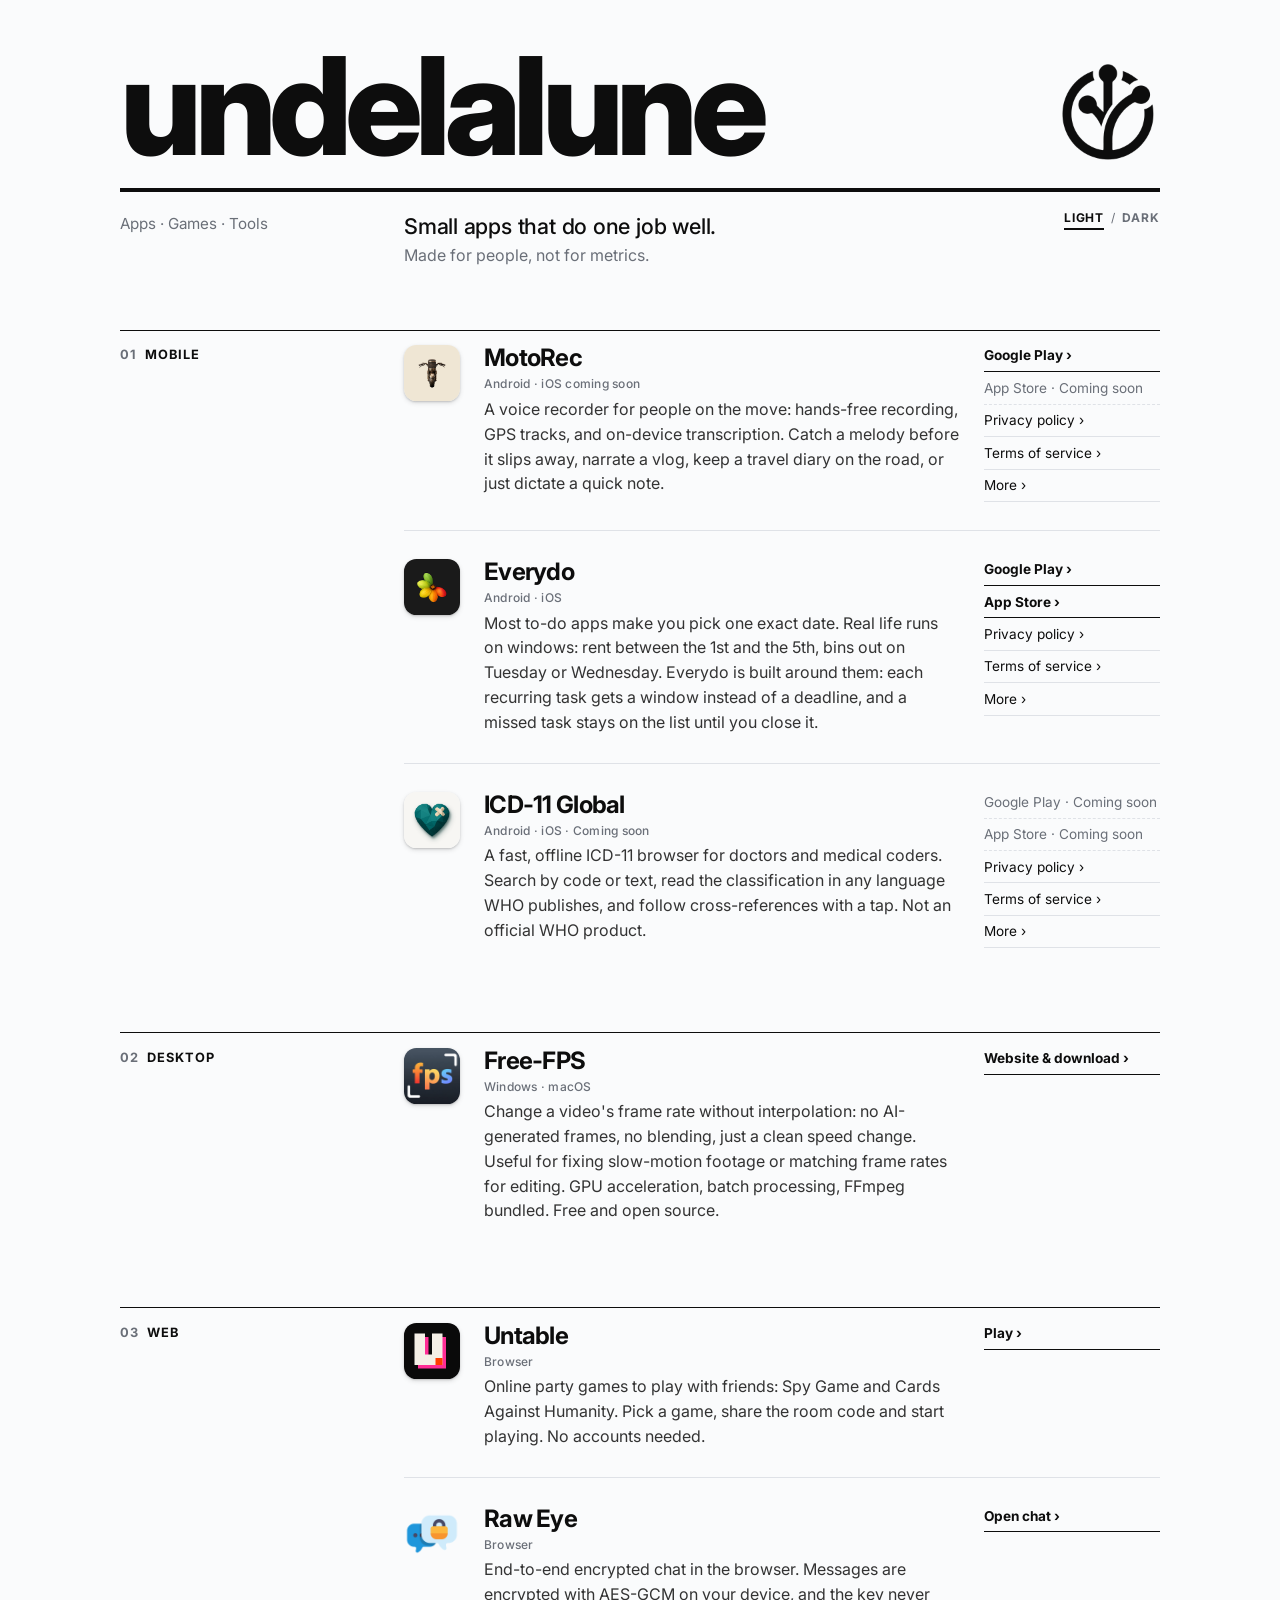
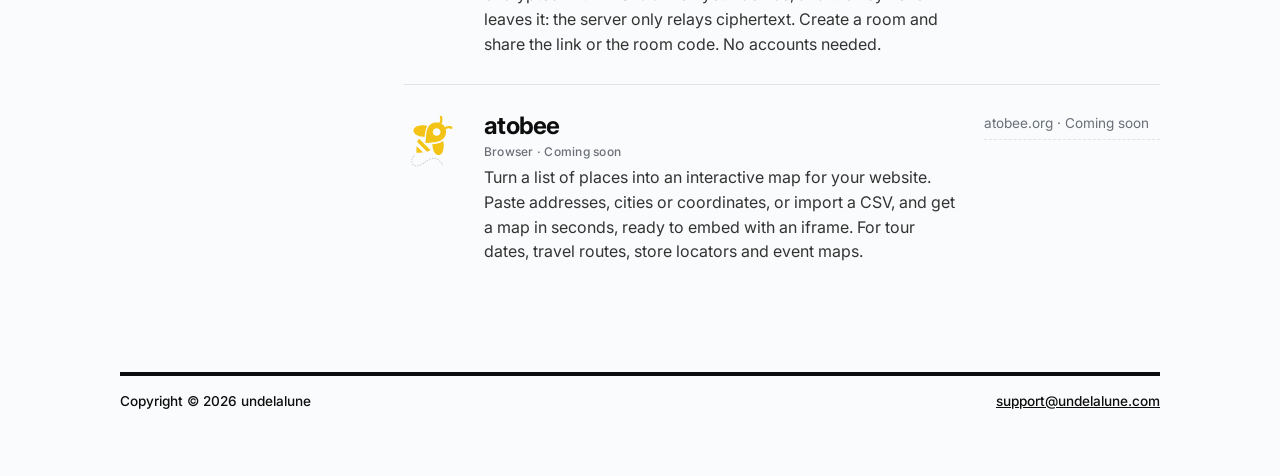
==== index.html @ 0406a94f "Everydo: link the App Store release Co-Authored-By: Claude Fable 5.2 <noreply@anthropic.com> Claude-" ====
<!doctype html>
<html lang="en">
<head>
<meta charset="utf-8">
<meta name="viewport" content="width=device-width, initial-scale=1">
<title>undelalune</title>
<meta name="description" content="Small apps and games by undelalune: mobile apps for Android and iOS, a desktop video tool, online party games and an encrypted chat.">
<link rel="canonical" href="https://undelalune.com/">
<meta name="theme-color" content="#fafbfc">
<script>
  (function () {
    var t;
    try { t = localStorage.getItem('theme'); } catch (e) {}
    if (t !== 'light' && t !== 'dark') t = matchMedia('(prefers-color-scheme: dark)').matches ? 'dark' : 'light';
    document.documentElement.dataset.theme = t;
  })();
</script>
<link rel="icon" type="image/svg+xml" href="undelalune.svg">
<link rel="preconnect" href="https://fonts.googleapis.com">
<link rel="preconnect" href="https://fonts.gstatic.com" crossorigin>
<link href="https://fonts.googleapis.com/css2?family=Inter:wght@400;500;700;800&display=swap" rel="stylesheet">
<link rel="stylesheet" href="/style.css">
</head>
<body>
<main>
  <header>
    <h1>undelalune</h1>
    <span class="logo" role="img" aria-label="undelalune logo"></span>
  </header>
  <div class="intro">
    <span>Apps · Games · Tools</span>
    <button class="theme-switch" type="button" aria-label="Switch to dark theme">
      <span data-t="light">Light</span><i>/</i><span data-t="dark">Dark</span>
    </button>
    <p>Small apps that do one job well.<small>Made for people, not for metrics.</small></p>
  </div>

  <section id="mobile">
    <h2><b>01</b>Mobile</h2>
    <div>
      <article class="item">
        <img class="icon" src="icons/motorec.png" alt="" width="56" height="56">
        <div>
          <h3><a href="/motorec/">MotoRec</a> <small>Android · iOS coming soon</small></h3>
          <p>A voice recorder for people on the move: hands-free recording, GPS tracks, and on-device transcription. Catch a melody before it slips away, narrate a vlog, keep a travel diary on the road, or just dictate a quick note.</p>
        </div>
        <div class="links">
          <a class="primary" href="https://play.google.com/store/apps/details?id=com.undelalune.motorec">Google Play</a>
          <span class="soon">App Store · Coming soon</span>
          <a href="/legal/motorec/privacy-policy.html">Privacy policy</a>
          <a href="/legal/motorec/terms-of-service.html">Terms of service</a>
          <a href="/motorec/">More</a>
        </div>
      </article>
      <article class="item">
        <img class="icon" src="icons/everydo.png" alt="" width="56" height="56">
        <div>
          <h3><a href="/everydo/">Everydo</a> <small>Android · iOS</small></h3>
          <p>Most to-do apps make you pick one exact date. Real life runs on windows: rent between the 1st and the 5th, bins out on Tuesday or Wednesday. Everydo is built around them: each recurring task gets a window instead of a deadline, and a missed task stays on the list until you close it.</p>
        </div>
        <div class="links">
          <a class="primary" href="https://play.google.com/store/apps/details?id=com.undelalune.everydo">Google Play</a>
          <a class="primary" href="https://apps.apple.com/app/everydo-recurring-tasks/id6824586366">App Store</a>
          <a href="/legal/everydo/privacy-policy.html">Privacy policy</a>
          <a href="/legal/everydo/terms-of-service.html">Terms of service</a>
          <a href="/everydo/">More</a>
        </div>
      </article>
      <article class="item">
        <img class="icon" src="icons/icd11.png" alt="" width="56" height="56">
        <div>
          <h3><a href="/icd11/">ICD-11 Global</a> <small>Android · iOS · Coming soon</small></h3>
          <p>A fast, offline ICD-11 browser for doctors and medical coders. Search by code or text, read the classification in any language WHO publishes, and follow cross-references with a tap. Not an official WHO product.</p>
        </div>
        <div class="links">
          <span class="soon">Google Play · Coming soon</span>
          <span class="soon">App Store · Coming soon</span>
          <a href="/legal/icd11/privacy-policy.html">Privacy policy</a>
          <a href="/legal/icd11/terms-of-service.html">Terms of service</a>
          <a href="/icd11/">More</a>
        </div>
      </article>
    </div>
  </section>

  <section>
    <h2><b>02</b>Desktop</h2>
    <div>
      <article class="item">
        <img class="icon" src="icons/free-fps.png" alt="" width="56" height="56">
        <div>
          <h3>Free-FPS <small>Windows · macOS</small></h3>
          <p>Change a video's frame rate without interpolation: no AI-generated frames, no blending, just a clean speed change. Useful for fixing slow-motion footage or matching frame rates for editing. GPU acceleration, batch processing, FFmpeg bundled. Free and open source.</p>
        </div>
        <div class="links">
          <a class="primary" href="/free-fps/">Website &amp; download</a>
        </div>
      </article>
    </div>
  </section>

  <section>
    <h2><b>03</b>Web</h2>
    <div>
      <article class="item">
        <img class="icon" src="icons/untable.svg" alt="" width="56" height="56">
        <div>
          <h3>Untable <small>Browser</small></h3>
          <p>Online party games to play with friends: Spy Game and Cards Against Humanity. Pick a game, share the room code and start playing. No accounts needed.</p>
        </div>
        <div class="links">
          <a class="primary" href="https://untable.onrender.com/">Play</a>
        </div>
      </article>
      <article class="item">
        <img class="icon tile bare" src="icons/raweye.png" alt="" width="56" height="56">
        <div>
          <h3>Raw Eye <small>Browser</small></h3>
          <p>End-to-end encrypted chat in the browser. Messages are encrypted with AES-GCM on your device, and the key never leaves it: the server only relays ciphertext. Create a room and share the link or the room code. No accounts needed.</p>
        </div>
        <div class="links">
          <a class="primary" href="https://raweye.onrender.com/">Open chat</a>
        </div>
      </article>
      <article class="item">
        <img class="icon bare" src="icons/atobee.svg" alt="" width="56" height="56">
        <div>
          <h3>atobee <small>Browser · Coming soon</small></h3>
          <p>Turn a list of places into an interactive map for your website. Paste addresses, cities or coordinates, or import a CSV, and get a map in seconds, ready to embed with an iframe. For tour dates, travel routes, store locators and event maps.</p>
        </div>
        <div class="links">
          <span class="soon">atobee.org · Coming soon</span>
        </div>
      </article>
    </div>
  </section>

  <footer>
    <span>Copyright © 2026 undelalune</span>
    <a href="mailto:support@undelalune.com">support@undelalune.com</a>
  </footer>
</main>
<script src="/site.js" defer></script>
</body>
</html>
---- style.css ----
/* Light · sharp · International typographic style, monochrome */
:root {
  --bg: #fafbfc;
  --fg: #0d0d0d;
  --muted: #6a6f78;
  --line: #0d0d0d;
  --rule: 4px;
  --hair: #dfe2e7;
  --accent: #0d0d0d;
  --logo: #0d0d0d;
  --text: #333333;
}
:root[data-theme="dark"] {
  --bg: #0e0f11;
  --fg: #ececec;
  --muted: #8d9199;
  --line: #50545c;
  --rule: 3px;
  --hair: #2a2d33;
  --accent: #ececec;
  --logo: #ececec;
  --text: #c4c6cb;
}
* { box-sizing: border-box; }
html { background: var(--bg); }
body {
  margin: 0;
  color: var(--fg);
  background: var(--bg);
  transition: background-color .25s, color .25s;
  font: 16px/1.55 Inter, system-ui, -apple-system, "Segoe UI", sans-serif;
  -webkit-font-smoothing: antialiased;
}
main { max-width: 68rem; margin: 0 auto; padding: 3rem 1.5rem 4rem; }

header {
  display: grid;
  grid-template-columns: 1fr auto;
  align-items: end;
  gap: 2rem;
  padding-bottom: 1.5rem;
  border-bottom: var(--rule) solid var(--line);
}
h1 {
  margin: 0;
  font-size: clamp(3rem, 11vw, 8.5rem);
  line-height: .85;
  font-weight: 800;
  letter-spacing: -.055em;
}
/* A pre-rendered PNG used as a mask, not inline SVG: with GPU rasterization Chrome
   draws vector paths with coarse MSAA and the curves come out stair-stepped.
   logo.png is undelalune.svg rendered at 312px (3x), so the theme still sets the colour */
.logo {
  width: clamp(56px, 9vw, 104px); aspect-ratio: 1; display: block;
  background: var(--logo);
  --logo-shape: url("logo.png");
  -webkit-mask: var(--logo-shape) center / contain no-repeat;
  mask: var(--logo-shape) center / contain no-repeat;
}
.intro {
  display: grid;
  grid-template-columns: 1fr 3fr;
  position: relative;
  gap: 2rem;
  padding: 1.25rem 0 4rem;
  font-size: .95rem;
}
.intro p { grid-column: 2; grid-row: 1; margin: 0; max-width: 28rem; font-size: 1.35rem; line-height: 1.3; font-weight: 500; letter-spacing: -.01em; }
.intro p small { display: block; margin-top: .35rem; font-size: 1rem; font-weight: 400; letter-spacing: 0; color: var(--muted); }
.intro > span { color: var(--muted); }

.theme-switch {
  position: absolute; top: 1.25rem; right: 0;
  display: flex; gap: .4rem;
  padding: 0; border: 0; background: none; cursor: pointer;
  font: 700 .75rem/1 Inter, system-ui, sans-serif; letter-spacing: .08em; text-transform: uppercase;
  color: var(--muted);
}
.theme-switch i { font-style: normal; font-weight: 400; }
.theme-switch span { padding-bottom: .3rem; border-bottom: 2px solid transparent; transition: color .2s, border-color .2s; }
.theme-switch:hover span { color: var(--fg); }
:root[data-theme="light"] .theme-switch [data-t="light"],
:root[data-theme="dark"] .theme-switch [data-t="dark"] { color: var(--fg); border-color: var(--fg); }
.theme-switch:focus-visible { outline: 2px solid var(--fg); outline-offset: 4px; }

section {
  display: grid;
  grid-template-columns: 1fr 3fr;
  gap: 2rem;
  border-top: 1px solid var(--line);
  padding-top: .9rem;
}
section + section { margin-top: 3.5rem; }
h2 {
  margin: 0;
  font-size: .8rem;
  font-weight: 700;
  text-transform: uppercase;
  letter-spacing: .08em;
}
h2 b { color: var(--muted); font-weight: 700; margin-right: .5rem; }

.item {
  display: grid;
  grid-template-columns: 56px 1fr 11rem;
  gap: 1.5rem;
  padding: 0 0 1.75rem;
}
.item + .item { border-top: 1px solid var(--hair); padding-top: 1.75rem; }
.icon { width: 56px; height: 56px; display: block; border-radius: 22%; }
/* Soft shadow so light tiles don't dissolve into the page */
.icon:not(.bare) { box-shadow: 0 1px 2px rgba(0, 0, 0, .15), 0 2px 5px rgba(0, 0, 0, .12); }
.item h3 { margin: 0 0 .4rem; font-size: 1.5rem; line-height: 1.1; font-weight: 700; letter-spacing: -.03em; }
.item h3 small { display: block; margin-top: .35rem; font-size: .75rem; font-weight: 500; letter-spacing: .02em; color: var(--muted); }
.item p { margin: 0; color: var(--text); max-width: 36rem; }
.links { display: flex; flex-direction: column; gap: .35rem; font-size: .85rem; }
.links a { color: var(--fg); text-decoration: none; border-bottom: 1px solid var(--hair); padding-bottom: .3rem; }
.links a::after { content: " ›"; }
.links a.primary { font-weight: 700; color: var(--accent); border-color: var(--accent); }
.links a:hover { color: var(--muted); border-color: var(--muted); }
.links .soon { color: var(--muted); border-bottom: 1px dashed var(--hair); padding-bottom: .3rem; cursor: default; }

footer {
  margin-top: 5rem;
  padding-top: .9rem;
  border-top: var(--rule) solid var(--line);
  display: flex; justify-content: space-between; flex-wrap: wrap; gap: 1rem;
  font-size: .85rem; font-weight: 500;
}
footer a { color: var(--fg); }
footer a:hover { color: var(--muted); }

/* Raw Eye is transparent and needs a light tile on a dark page */
[data-theme="dark"] .icon.tile { background: var(--fg); padding: 4px; }
[data-theme="dark"] .links a.primary { border-color: var(--line); }

@media (prefers-reduced-motion: reduce) {
  body, .theme-switch span { transition: none; }
}

@media (max-width: 52rem) {
  .intro, section { grid-template-columns: 1fr; gap: 1rem; }
  .intro { grid-template-columns: 1fr auto; }
  .intro p { grid-column: 1 / -1; grid-row: 2; }
  .theme-switch { position: static; grid-column: 2; grid-row: 1; justify-self: end; align-self: start; }
  .item { grid-template-columns: 48px 1fr; }
  .icon { width: 48px; height: 48px; }
  .links { grid-column: 2; flex-direction: row; flex-wrap: wrap; gap: .5rem 1.25rem; }
  .links a, .links .soon { border: 0; padding: 0; }
}

.item h3 a { color: inherit; text-decoration: none; }
.item h3 a:hover { text-decoration: underline; text-underline-offset: .15em; }

/* App pages */
.brand {
  color: var(--fg); text-decoration: none;
  font-size: clamp(2rem, 6vw, 3.5rem); line-height: .85; font-weight: 800; letter-spacing: -.055em;
}
.app header .logo { width: clamp(40px, 5vw, 56px); }
.bar { display: flex; justify-content: space-between; align-items: center; gap: 1rem; padding: 1rem 0 0; }
.bar .theme-switch { position: static; }
.crumb { font-size: .8rem; font-weight: 500; color: var(--muted); }
.crumb a { color: var(--fg); text-decoration: none; }
.crumb a:hover { color: var(--muted); }

.hero { display: grid; grid-template-columns: 1fr 1fr; gap: 3rem; align-items: start; padding: 2.5rem 0 4rem; border: 0; }
.hero-title { display: flex; align-items: center; gap: 1rem; }
.app h1 { font-size: clamp(2.5rem, 6vw, 4.5rem); line-height: .9; letter-spacing: -.05em; }
.platform { margin: .75rem 0 0; font-size: .8rem; font-weight: 500; letter-spacing: .02em; color: var(--muted); }
.lead { margin: 1.25rem 0 .75rem; font-size: 1.35rem; line-height: 1.3; font-weight: 500; letter-spacing: -.01em; }
.hero-text > p:not([class]) { margin: 0 0 1.5rem; color: var(--text); max-width: 32rem; }
.store { max-width: 16rem; }

.video {
  position: relative; display: block; aspect-ratio: 16 / 9; overflow: hidden;
  background: #000; border-radius: 4px;
}
.video img, .video iframe { position: absolute; inset: 0; width: 100%; height: 100%; border: 0; }
.video img { object-fit: cover; }
.video::after {
  content: ""; position: absolute; left: 50%; top: 50%; width: 72px; height: 72px; margin: -36px 0 0 -36px;
  border-radius: 50%; background: rgba(13, 13, 13, .8);
  transition: background-color .2s;
}
.video::before {
  content: ""; position: absolute; z-index: 1; left: 50%; top: 50%; margin: -12px 0 0 -7px;
  border-style: solid; border-width: 12px 0 12px 20px; border-color: transparent transparent transparent #fff;
}
.video:hover::after, .video:focus-visible::after { background: #0d0d0d; }
.video:focus-visible { outline: 2px solid var(--fg); outline-offset: 4px; }
.video.playing::before, .video.playing::after { display: none; }

.app section > div, .app section > dl { min-width: 0; }
.shots { display: flex; gap: 1rem; overflow-x: auto; scroll-snap-type: x mandatory; scrollbar-width: none; }
.shots::-webkit-scrollbar { display: none; }
.section-head { display: flex; flex-direction: column; gap: 1rem; align-items: flex-start; }
.shots-nav { display: flex; gap: .5rem; }
.shots-nav[hidden] { display: none; }
.shots-nav button {
  width: 2.25rem; height: 2.25rem; padding: 0; cursor: pointer;
  border: 1px solid var(--line); border-radius: 0; background: none; color: var(--fg);
  font: 500 1.25rem/1 Inter, system-ui, sans-serif;
  transition: background-color .2s, color .2s, border-color .2s;
}
.shots-nav button:hover:not(:disabled) { background: var(--fg); color: var(--bg); }
.shots-nav button:disabled { cursor: default; color: var(--hair); border-color: var(--hair); }
.shots-nav button:focus-visible { outline: 2px solid var(--fg); outline-offset: 3px; }
.shots img { flex: none; width: 220px; height: auto; scroll-snap-align: start; border-radius: 6px; cursor: zoom-in; }
.shots img:focus-visible { outline: 2px solid var(--fg); outline-offset: 3px; }

.viewer {
  width: 100vw; height: 100dvh; max-width: none; max-height: none; margin: 0; padding: 0;
  border: 0; background: rgba(8, 9, 11, .94); color: #ececec; overflow: hidden;
}
.viewer:focus { outline: none; }
.viewer::backdrop { background: rgba(8, 9, 11, .94); }
.viewer[open] { display: grid; grid-template-rows: auto 1fr auto; }
html.viewing { overflow: hidden; }
.viewer-top { display: flex; justify-content: space-between; align-items: center; padding: 1rem 1.25rem; font-size: .85rem; font-weight: 500; }
.viewer-stage { position: relative; min-height: 0; display: flex; align-items: center; justify-content: center; padding: 0 4.5rem; touch-action: pan-y pinch-zoom; }
.viewer-stage img { max-width: 100%; max-height: 100%; width: auto; height: auto; border-radius: 10px; user-select: none; -webkit-user-drag: none; }
.viewer-cap { margin: 0; padding: 1rem 1.25rem 1.25rem; text-align: center; font-size: .85rem; color: #a9acb2; }
.viewer button {
  width: 2.75rem; height: 2.75rem; padding: 0; cursor: pointer;
  border: 1px solid #50545c; border-radius: 0; background: rgba(8, 9, 11, .6); color: #ececec;
  font: 500 1.4rem/1 Inter, system-ui, sans-serif; transition: background-color .2s, color .2s, border-color .2s;
}
.viewer button:hover:not(:disabled) { background: #ececec; color: #0d0d0d; }
.viewer button:disabled { cursor: default; color: #3a3d43; border-color: #2a2d33; }
.viewer button:focus-visible { outline: 2px solid #ececec; outline-offset: 3px; }
.viewer-stage button { position: absolute; top: 50%; transform: translateY(-50%); }
.viewer-stage [data-dir="-1"] { left: 1rem; }
.viewer-stage [data-dir="1"] { right: 1rem; }
.note { margin: .75rem 0 0; font-size: .8rem; color: var(--muted); max-width: 40rem; }

.features { display: grid; grid-template-columns: 1fr 1fr; gap: 1.5rem 2.5rem; margin: 0; }
.features dt { font-weight: 700; letter-spacing: -.01em; }
.features dd { margin: .25rem 0 0; color: var(--text); }

.faq details { border-bottom: 1px solid var(--hair); padding: .75rem 0; }
.faq details:first-child { padding-top: 0; }
.faq summary { cursor: pointer; font-weight: 700; }
.faq summary:focus-visible { outline: 2px solid var(--fg); outline-offset: 4px; }
.faq details p { margin: .5rem 0 0; color: var(--text); max-width: 40rem; }

footer nav { display: flex; flex-wrap: wrap; gap: .5rem 1.5rem; }

@media (max-width: 52rem) {
  .hero { grid-template-columns: 1fr; gap: 2rem; padding: 1.5rem 0 3rem; }
  .features { grid-template-columns: 1fr; }
  .shots img { width: 180px; }
  .section-head { flex-direction: row; justify-content: space-between; align-items: center; }
  .viewer-stage { padding: 0 1rem; }
  .viewer-stage button { display: none; }
}
.notice { margin: 0 0 .75rem; color: var(--text); max-width: 40rem; }
.watch { margin: .6rem 0 0; font-size: .8rem; }
.watch a { color: var(--muted); }
.watch a:hover { color: var(--fg); }
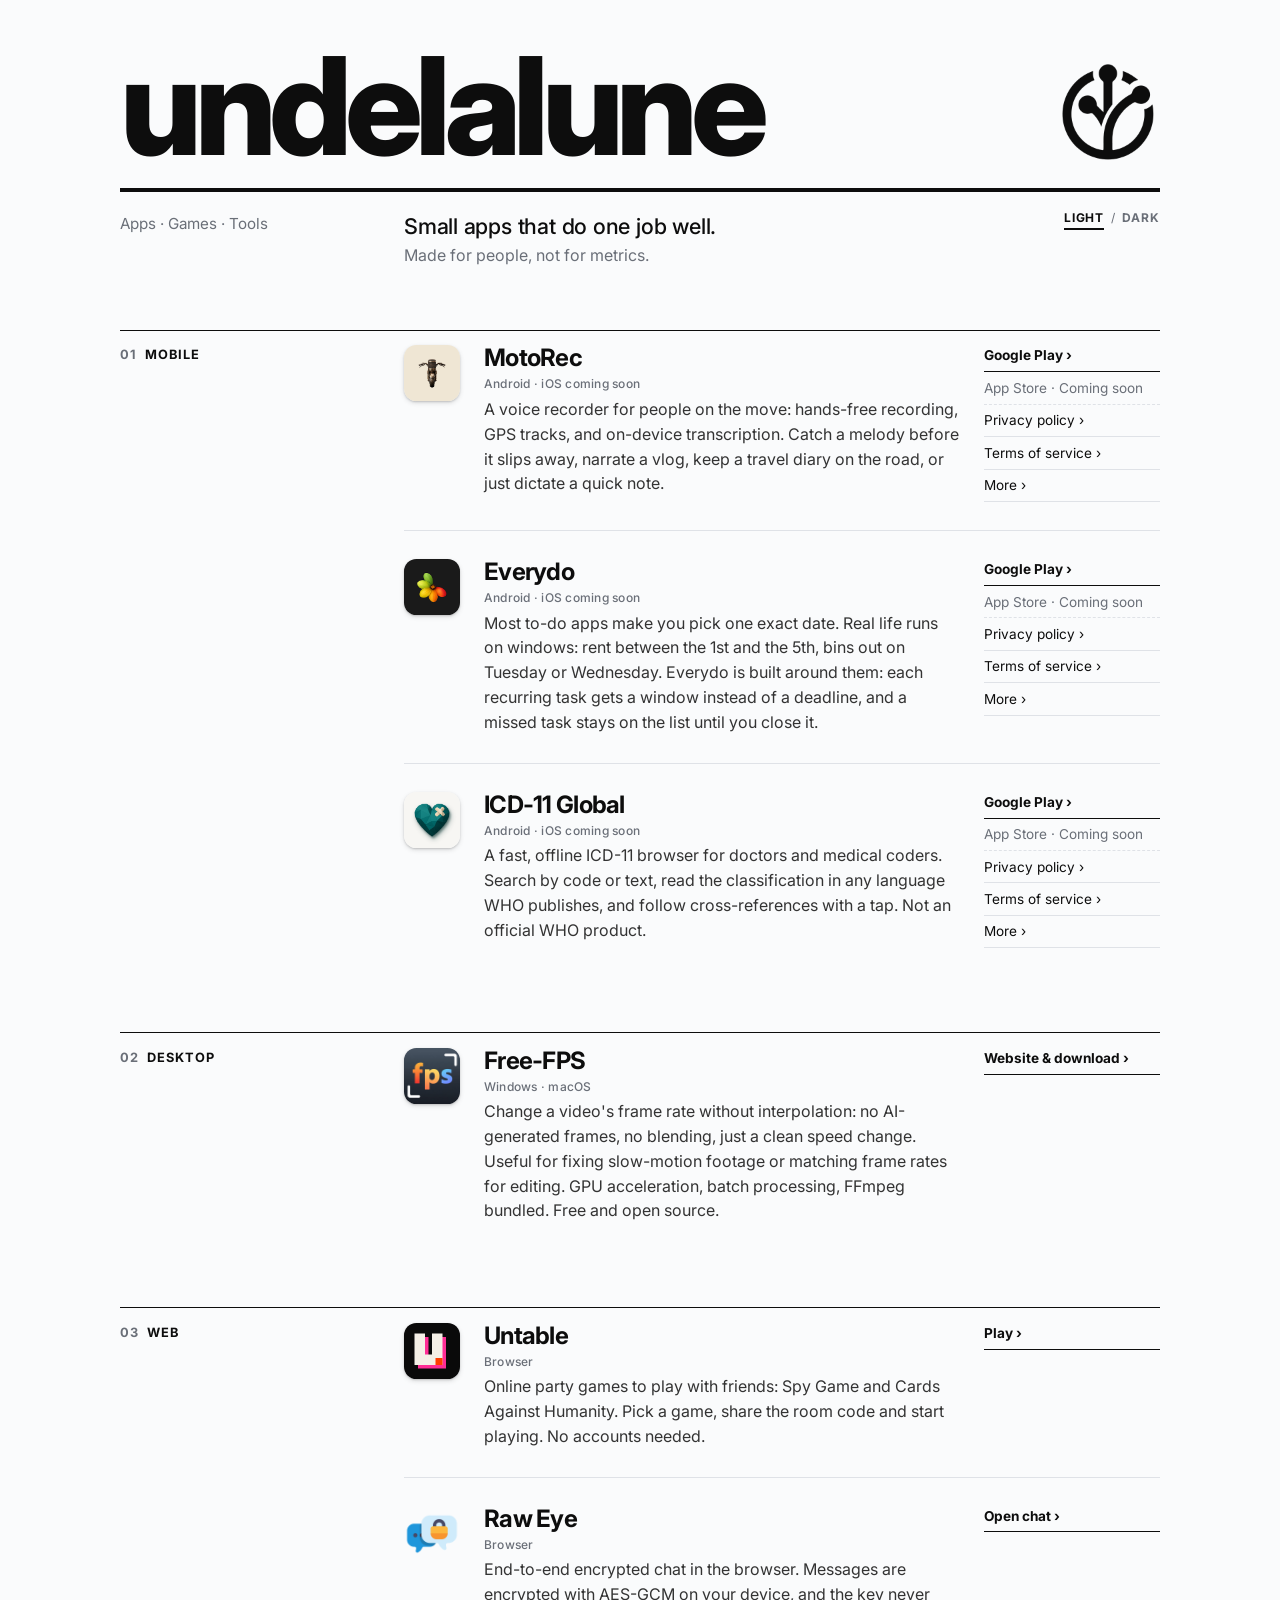
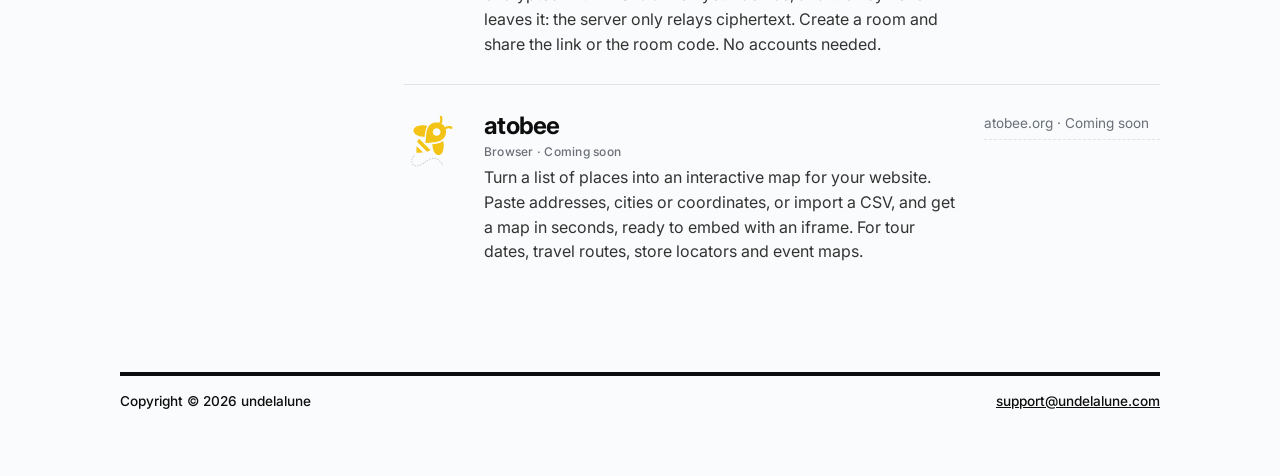
==== commit 1e407340: "ICD-11 Global: link to Google Play now that it is published Co-Authored-By: Claude Opus 5.5 <noreply" ====
--- a/index.html
+++ b/index.html
@@ -4,7 +4,7 @@
 <meta charset="utf-8">
 <meta name="viewport" content="width=device-width, initial-scale=1">
 <title>undelalune</title>
-<meta name="description" content="Small apps and games by undelalune: mobile apps for Android and iOS, a desktop video tool, online party games and an encrypted chat.">
+<meta name="description" content="Small apps and games by undelalune: mobile apps for Android (iOS coming soon), a desktop video tool, online party games and an encrypted chat.">
 <link rel="canonical" href="https://undelalune.com/">
 <meta name="theme-color" content="#fafbfc">
 <script>
@@ -55,12 +55,12 @@
       <article class="item">
         <img class="icon" src="icons/everydo.png" alt="" width="56" height="56">
         <div>
-          <h3><a href="/everydo/">Everydo</a> <small>Android · iOS</small></h3>
+          <h3><a href="/everydo/">Everydo</a> <small>Android · iOS coming soon</small></h3>
           <p>Most to-do apps make you pick one exact date. Real life runs on windows: rent between the 1st and the 5th, bins out on Tuesday or Wednesday. Everydo is built around them: each recurring task gets a window instead of a deadline, and a missed task stays on the list until you close it.</p>
         </div>
         <div class="links">
           <a class="primary" href="https://play.google.com/store/apps/details?id=com.undelalune.everydo">Google Play</a>
-          <a class="primary" href="https://apps.apple.com/app/everydo-recurring-tasks/id6824586366">App Store</a>
+          <span class="soon">App Store · Coming soon</span>
           <a href="/legal/everydo/privacy-policy.html">Privacy policy</a>
           <a href="/legal/everydo/terms-of-service.html">Terms of service</a>
           <a href="/everydo/">More</a>
@@ -69,11 +69,11 @@
       <article class="item">
         <img class="icon" src="icons/icd11.png" alt="" width="56" height="56">
         <div>
-          <h3><a href="/icd11/">ICD-11 Global</a> <small>Android · iOS · Coming soon</small></h3>
+          <h3><a href="/icd11/">ICD-11 Global</a> <small>Android · iOS coming soon</small></h3>
           <p>A fast, offline ICD-11 browser for doctors and medical coders. Search by code or text, read the classification in any language WHO publishes, and follow cross-references with a tap. Not an official WHO product.</p>
         </div>
         <div class="links">
-          <span class="soon">Google Play · Coming soon</span>
+          <a class="primary" href="https://play.google.com/store/apps/details?id=com.undelalune.icd11">Google Play</a>
           <span class="soon">App Store · Coming soon</span>
           <a href="/legal/icd11/privacy-policy.html">Privacy policy</a>
           <a href="/legal/icd11/terms-of-service.html">Terms of service</a>
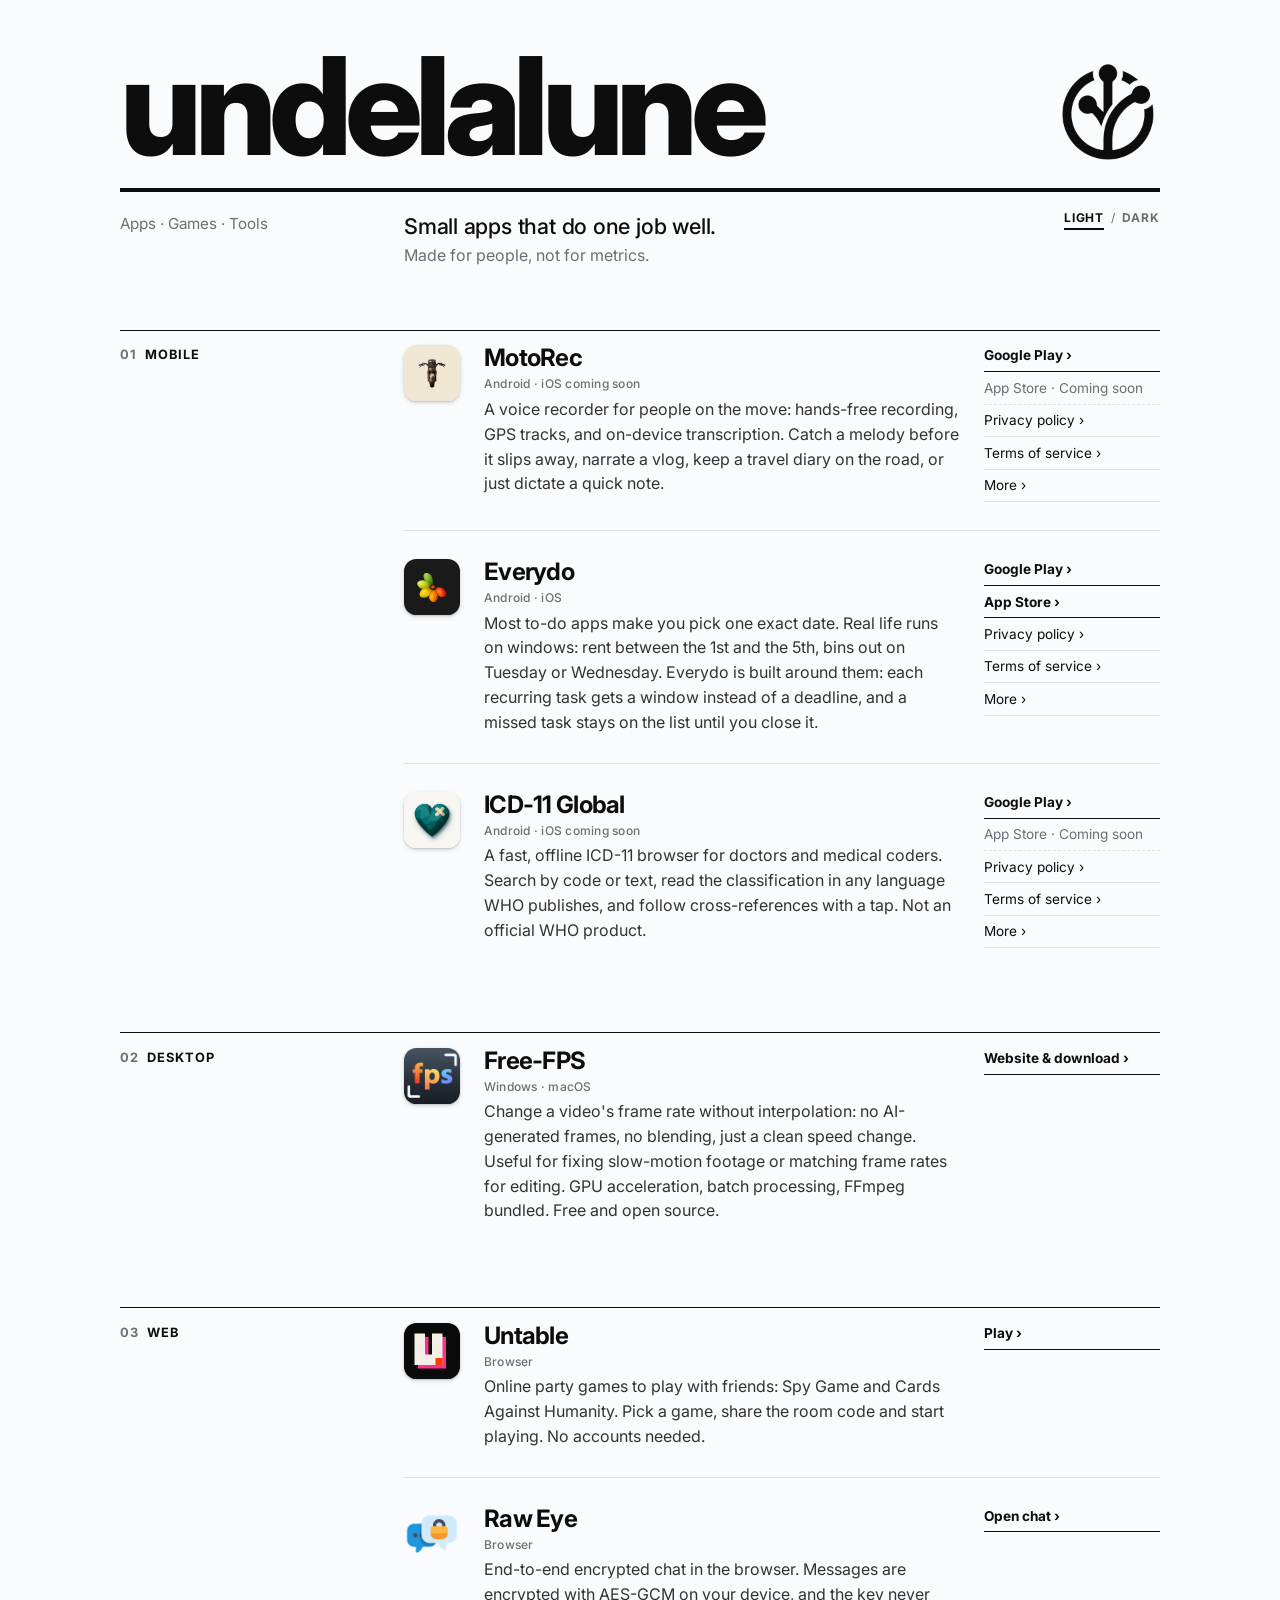
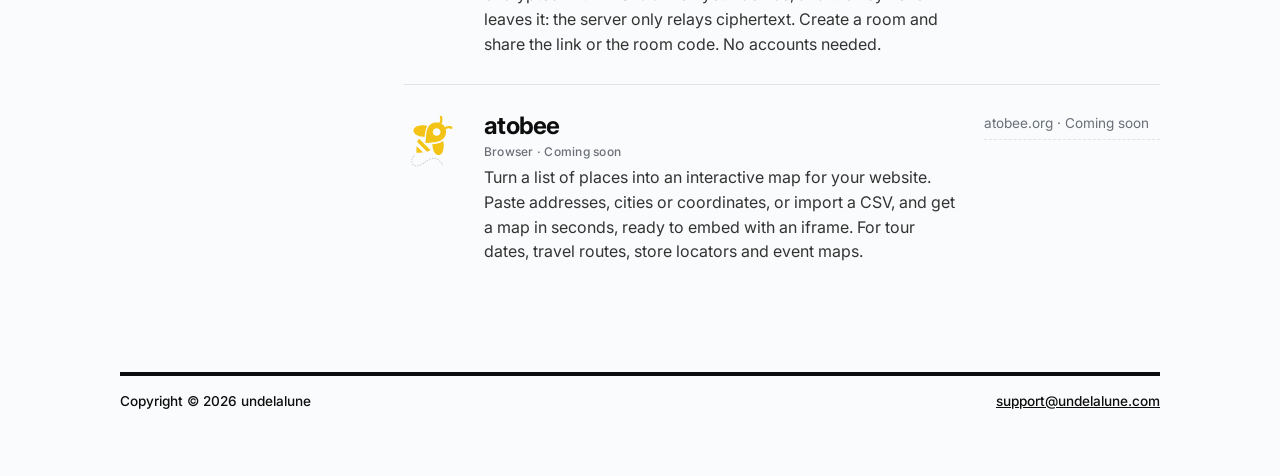
==== commit cff9338d: "Merge pull request #10 from undelalune/claude/shots-arrows ICD-11 Global: link to Google Play now th" ====
--- a/index.html
+++ b/index.html
@@ -4,7 +4,7 @@
 <meta charset="utf-8">
 <meta name="viewport" content="width=device-width, initial-scale=1">
 <title>undelalune</title>
-<meta name="description" content="Small apps and games by undelalune: mobile apps for Android (iOS coming soon), a desktop video tool, online party games and an encrypted chat.">
+<meta name="description" content="Small apps and games by undelalune: mobile apps for Android and iOS, a desktop video tool, online party games and an encrypted chat.">
 <link rel="canonical" href="https://undelalune.com/">
 <meta name="theme-color" content="#fafbfc">
 <script>
@@ -55,12 +55,12 @@
       <article class="item">
         <img class="icon" src="icons/everydo.png" alt="" width="56" height="56">
         <div>
-          <h3><a href="/everydo/">Everydo</a> <small>Android · iOS coming soon</small></h3>
+          <h3><a href="/everydo/">Everydo</a> <small>Android · iOS</small></h3>
           <p>Most to-do apps make you pick one exact date. Real life runs on windows: rent between the 1st and the 5th, bins out on Tuesday or Wednesday. Everydo is built around them: each recurring task gets a window instead of a deadline, and a missed task stays on the list until you close it.</p>
         </div>
         <div class="links">
           <a class="primary" href="https://play.google.com/store/apps/details?id=com.undelalune.everydo">Google Play</a>
-          <span class="soon">App Store · Coming soon</span>
+          <a class="primary" href="https://apps.apple.com/app/everydo-recurring-tasks/id6824586366">App Store</a>
           <a href="/legal/everydo/privacy-policy.html">Privacy policy</a>
           <a href="/legal/everydo/terms-of-service.html">Terms of service</a>
           <a href="/everydo/">More</a>
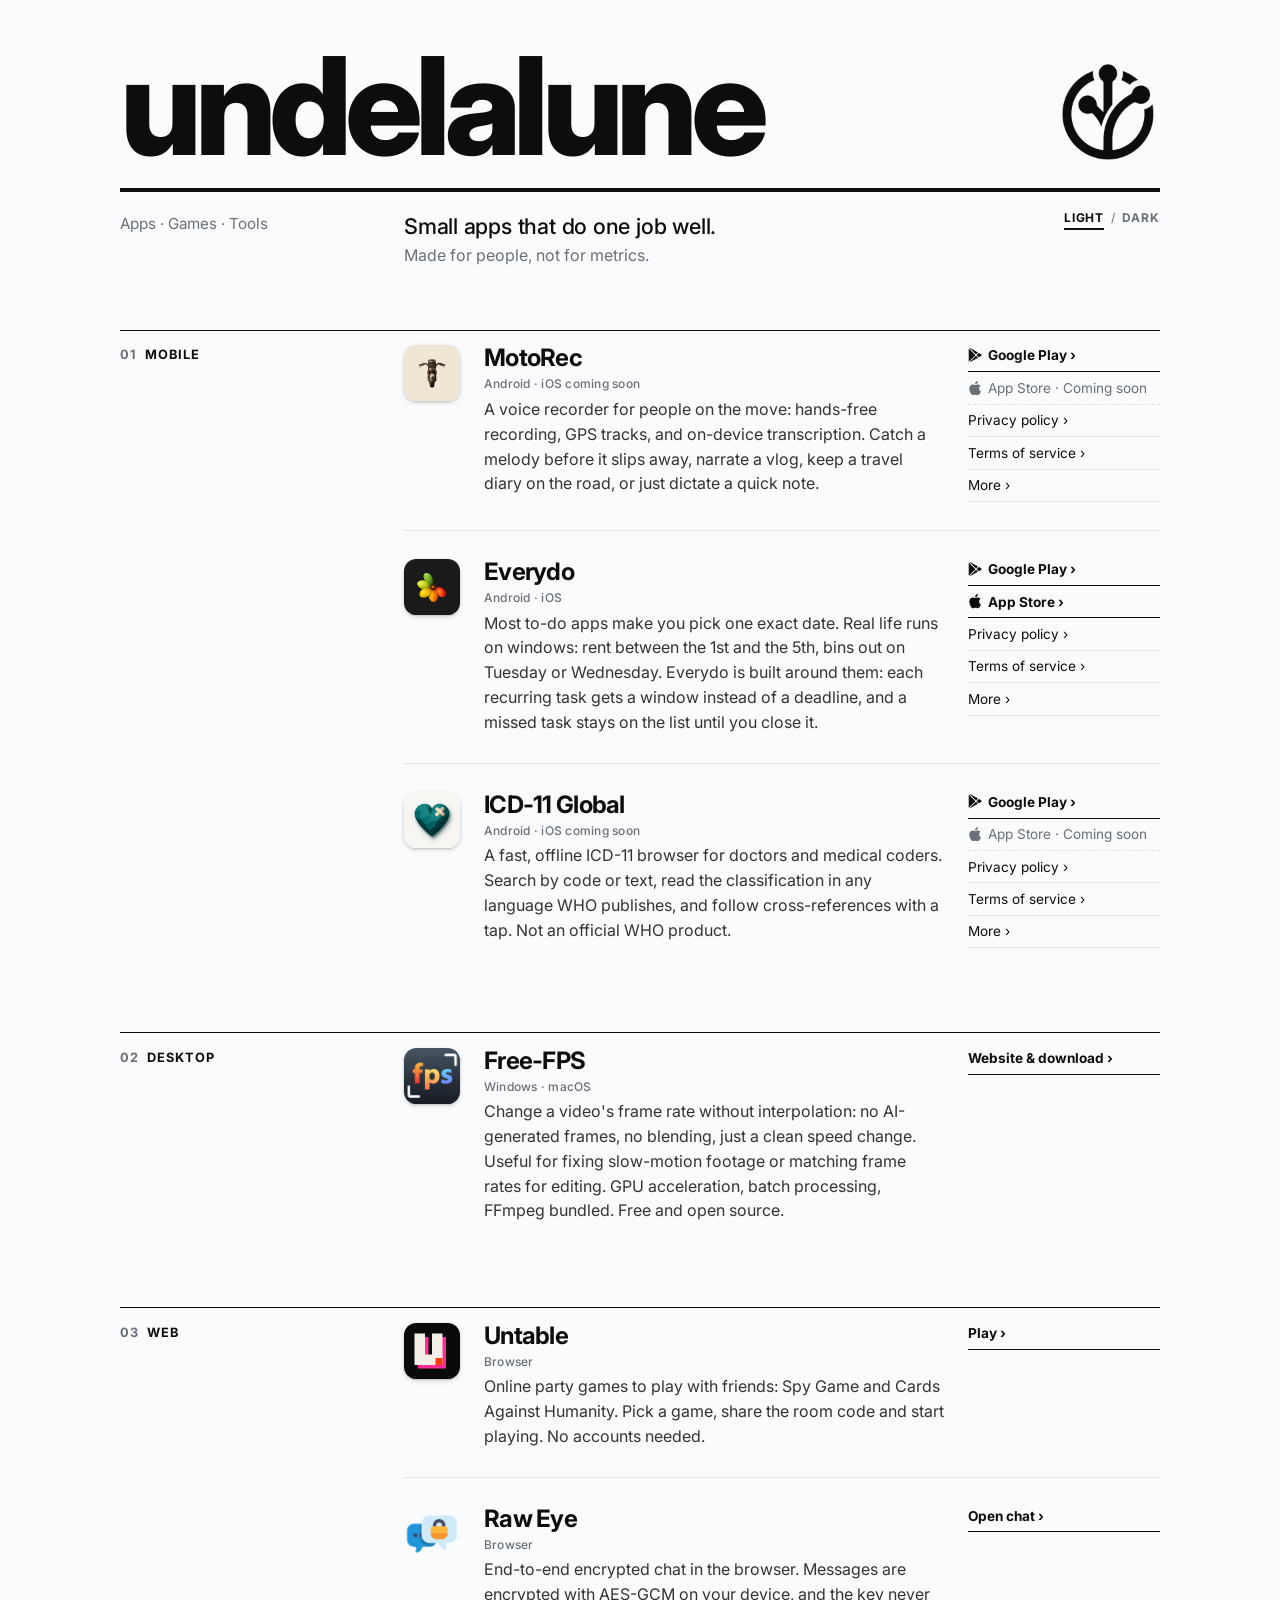
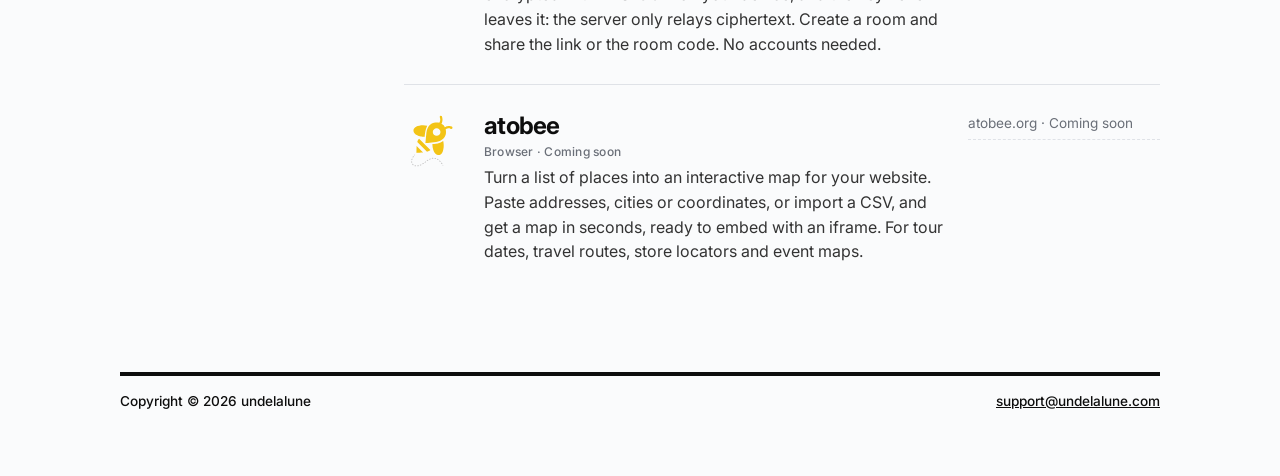
==== commit 79ef6f50: "Store badges on app pages, store glyphs on the home page App pages show the official App Store and G" ====
--- a/index.html
+++ b/index.html
@@ -45,8 +45,8 @@
           <p>A voice recorder for people on the move: hands-free recording, GPS tracks, and on-device transcription. Catch a melody before it slips away, narrate a vlog, keep a travel diary on the road, or just dictate a quick note.</p>
         </div>
         <div class="links">
-          <a class="primary" href="https://play.google.com/store/apps/details?id=com.undelalune.motorec">Google Play</a>
-          <span class="soon">App Store · Coming soon</span>
+          <a class="primary" href="https://play.google.com/store/apps/details?id=com.undelalune.motorec"><svg class="store-icon" viewBox="0 0 24 24" aria-hidden="true"><path d="M22.018 13.298l-3.919 2.218-3.515-3.493 3.543-3.521 3.891 2.202a1.49 1.49 0 0 1 0 2.594zM1.337.924a1.486 1.486 0 0 0-.112.568v21.017c0 .217.045.419.124.6l11.155-11.087L1.337.924zm12.207 10.065l3.258-3.238L3.45.195a1.466 1.466 0 0 0-.946-.179l11.04 10.973zm0 2.067l-11 10.933c.298.036.612-.016.906-.183l13.324-7.54-3.23-3.21z"/></svg>Google Play</a>
+          <span class="soon"><svg class="store-icon" viewBox="0 0 24 24" aria-hidden="true"><path d="M12.152 6.896c-.948 0-2.415-1.078-3.96-1.04-2.04.027-3.91 1.183-4.961 3.014-2.117 3.675-.546 9.103 1.519 12.09 1.013 1.454 2.208 3.09 3.792 3.039 1.52-.065 2.09-.987 3.935-.987 1.831 0 2.35.987 3.96.948 1.637-.026 2.676-1.48 3.676-2.948 1.156-1.688 1.636-3.325 1.662-3.415-.039-.013-3.182-1.221-3.22-4.857-.026-3.04 2.48-4.494 2.597-4.559-1.429-2.09-3.623-2.324-4.39-2.376-2-.156-3.675 1.09-4.61 1.09zM15.53 3.83c.843-1.012 1.4-2.427 1.245-3.83-1.207.052-2.662.805-3.532 1.818-.78.896-1.454 2.338-1.273 3.714 1.338.104 2.715-.688 3.559-1.701"/></svg>App Store · Coming soon</span>
           <a href="/legal/motorec/privacy-policy.html">Privacy policy</a>
           <a href="/legal/motorec/terms-of-service.html">Terms of service</a>
           <a href="/motorec/">More</a>
@@ -59,8 +59,8 @@
           <p>Most to-do apps make you pick one exact date. Real life runs on windows: rent between the 1st and the 5th, bins out on Tuesday or Wednesday. Everydo is built around them: each recurring task gets a window instead of a deadline, and a missed task stays on the list until you close it.</p>
         </div>
         <div class="links">
-          <a class="primary" href="https://play.google.com/store/apps/details?id=com.undelalune.everydo">Google Play</a>
-          <a class="primary" href="https://apps.apple.com/app/everydo-recurring-tasks/id6824586366">App Store</a>
+          <a class="primary" href="https://play.google.com/store/apps/details?id=com.undelalune.everydo"><svg class="store-icon" viewBox="0 0 24 24" aria-hidden="true"><path d="M22.018 13.298l-3.919 2.218-3.515-3.493 3.543-3.521 3.891 2.202a1.49 1.49 0 0 1 0 2.594zM1.337.924a1.486 1.486 0 0 0-.112.568v21.017c0 .217.045.419.124.6l11.155-11.087L1.337.924zm12.207 10.065l3.258-3.238L3.45.195a1.466 1.466 0 0 0-.946-.179l11.04 10.973zm0 2.067l-11 10.933c.298.036.612-.016.906-.183l13.324-7.54-3.23-3.21z"/></svg>Google Play</a>
+          <a class="primary" href="https://apps.apple.com/app/everydo-recurring-tasks/id6824586366"><svg class="store-icon" viewBox="0 0 24 24" aria-hidden="true"><path d="M12.152 6.896c-.948 0-2.415-1.078-3.96-1.04-2.04.027-3.91 1.183-4.961 3.014-2.117 3.675-.546 9.103 1.519 12.09 1.013 1.454 2.208 3.09 3.792 3.039 1.52-.065 2.09-.987 3.935-.987 1.831 0 2.35.987 3.96.948 1.637-.026 2.676-1.48 3.676-2.948 1.156-1.688 1.636-3.325 1.662-3.415-.039-.013-3.182-1.221-3.22-4.857-.026-3.04 2.48-4.494 2.597-4.559-1.429-2.09-3.623-2.324-4.39-2.376-2-.156-3.675 1.09-4.61 1.09zM15.53 3.83c.843-1.012 1.4-2.427 1.245-3.83-1.207.052-2.662.805-3.532 1.818-.78.896-1.454 2.338-1.273 3.714 1.338.104 2.715-.688 3.559-1.701"/></svg>App Store</a>
           <a href="/legal/everydo/privacy-policy.html">Privacy policy</a>
           <a href="/legal/everydo/terms-of-service.html">Terms of service</a>
           <a href="/everydo/">More</a>
@@ -73,8 +73,8 @@
           <p>A fast, offline ICD-11 browser for doctors and medical coders. Search by code or text, read the classification in any language WHO publishes, and follow cross-references with a tap. Not an official WHO product.</p>
         </div>
         <div class="links">
-          <a class="primary" href="https://play.google.com/store/apps/details?id=com.undelalune.icd11">Google Play</a>
-          <span class="soon">App Store · Coming soon</span>
+          <a class="primary" href="https://play.google.com/store/apps/details?id=com.undelalune.icd11"><svg class="store-icon" viewBox="0 0 24 24" aria-hidden="true"><path d="M22.018 13.298l-3.919 2.218-3.515-3.493 3.543-3.521 3.891 2.202a1.49 1.49 0 0 1 0 2.594zM1.337.924a1.486 1.486 0 0 0-.112.568v21.017c0 .217.045.419.124.6l11.155-11.087L1.337.924zm12.207 10.065l3.258-3.238L3.45.195a1.466 1.466 0 0 0-.946-.179l11.04 10.973zm0 2.067l-11 10.933c.298.036.612-.016.906-.183l13.324-7.54-3.23-3.21z"/></svg>Google Play</a>
+          <span class="soon"><svg class="store-icon" viewBox="0 0 24 24" aria-hidden="true"><path d="M12.152 6.896c-.948 0-2.415-1.078-3.96-1.04-2.04.027-3.91 1.183-4.961 3.014-2.117 3.675-.546 9.103 1.519 12.09 1.013 1.454 2.208 3.09 3.792 3.039 1.52-.065 2.09-.987 3.935-.987 1.831 0 2.35.987 3.96.948 1.637-.026 2.676-1.48 3.676-2.948 1.156-1.688 1.636-3.325 1.662-3.415-.039-.013-3.182-1.221-3.22-4.857-.026-3.04 2.48-4.494 2.597-4.559-1.429-2.09-3.623-2.324-4.39-2.376-2-.156-3.675 1.09-4.61 1.09zM15.53 3.83c.843-1.012 1.4-2.427 1.245-3.83-1.207.052-2.662.805-3.532 1.818-.78.896-1.454 2.338-1.273 3.714 1.338.104 2.715-.688 3.559-1.701"/></svg>App Store · Coming soon</span>
           <a href="/legal/icd11/privacy-policy.html">Privacy policy</a>
           <a href="/legal/icd11/terms-of-service.html">Terms of service</a>
           <a href="/icd11/">More</a>
--- a/style.css
+++ b/style.css
@@ -103,7 +103,7 @@
 
 .item {
   display: grid;
-  grid-template-columns: 56px 1fr 11rem;
+  grid-template-columns: 56px 1fr 12rem;
   gap: 1.5rem;
   padding: 0 0 1.75rem;
 }
@@ -119,7 +119,9 @@
 .links a::after { content: " ›"; }
 .links a.primary { font-weight: 700; color: var(--accent); border-color: var(--accent); }
 .links a:hover { color: var(--muted); border-color: var(--muted); }
-.links .soon { color: var(--muted); border-bottom: 1px dashed var(--hair); padding-bottom: .3rem; cursor: default; }
+.links .soon { color: var(--muted); border-bottom: 1px dashed var(--hair); padding-bottom: .3rem; cursor: default; white-space: nowrap; }
+/* Store glyphs take the link colour, so one SVG serves both themes and the hover state */
+.store-icon { width: 1.05em; height: 1.05em; margin-right: .45em; vertical-align: -.15em; fill: currentColor; }
 
 footer {
   margin-top: 5rem;
@@ -171,7 +173,12 @@
 .platform { margin: .75rem 0 0; font-size: .8rem; font-weight: 500; letter-spacing: .02em; color: var(--muted); }
 .lead { margin: 1.25rem 0 .75rem; font-size: 1.35rem; line-height: 1.3; font-weight: 500; letter-spacing: -.01em; }
 .hero-text > p:not([class]) { margin: 0 0 1.5rem; color: var(--text); max-width: 32rem; }
-.store { max-width: 16rem; }
+/* Official store badges, used as shipped: both are black with a grey outline, so they work in either theme */
+.badges { display: flex; flex-wrap: wrap; align-items: center; gap: .75rem 1rem; }
+.badges a { display: block; border-radius: 6px; }
+.badges img { display: block; height: 40px; width: auto; }
+.badges a:focus-visible { outline: 2px solid var(--fg); outline-offset: 3px; }
+.badges .soon { font-size: .85rem; color: var(--muted); }
 
 .video {
   position: relative; display: block; aspect-ratio: 16 / 9; overflow: hidden;
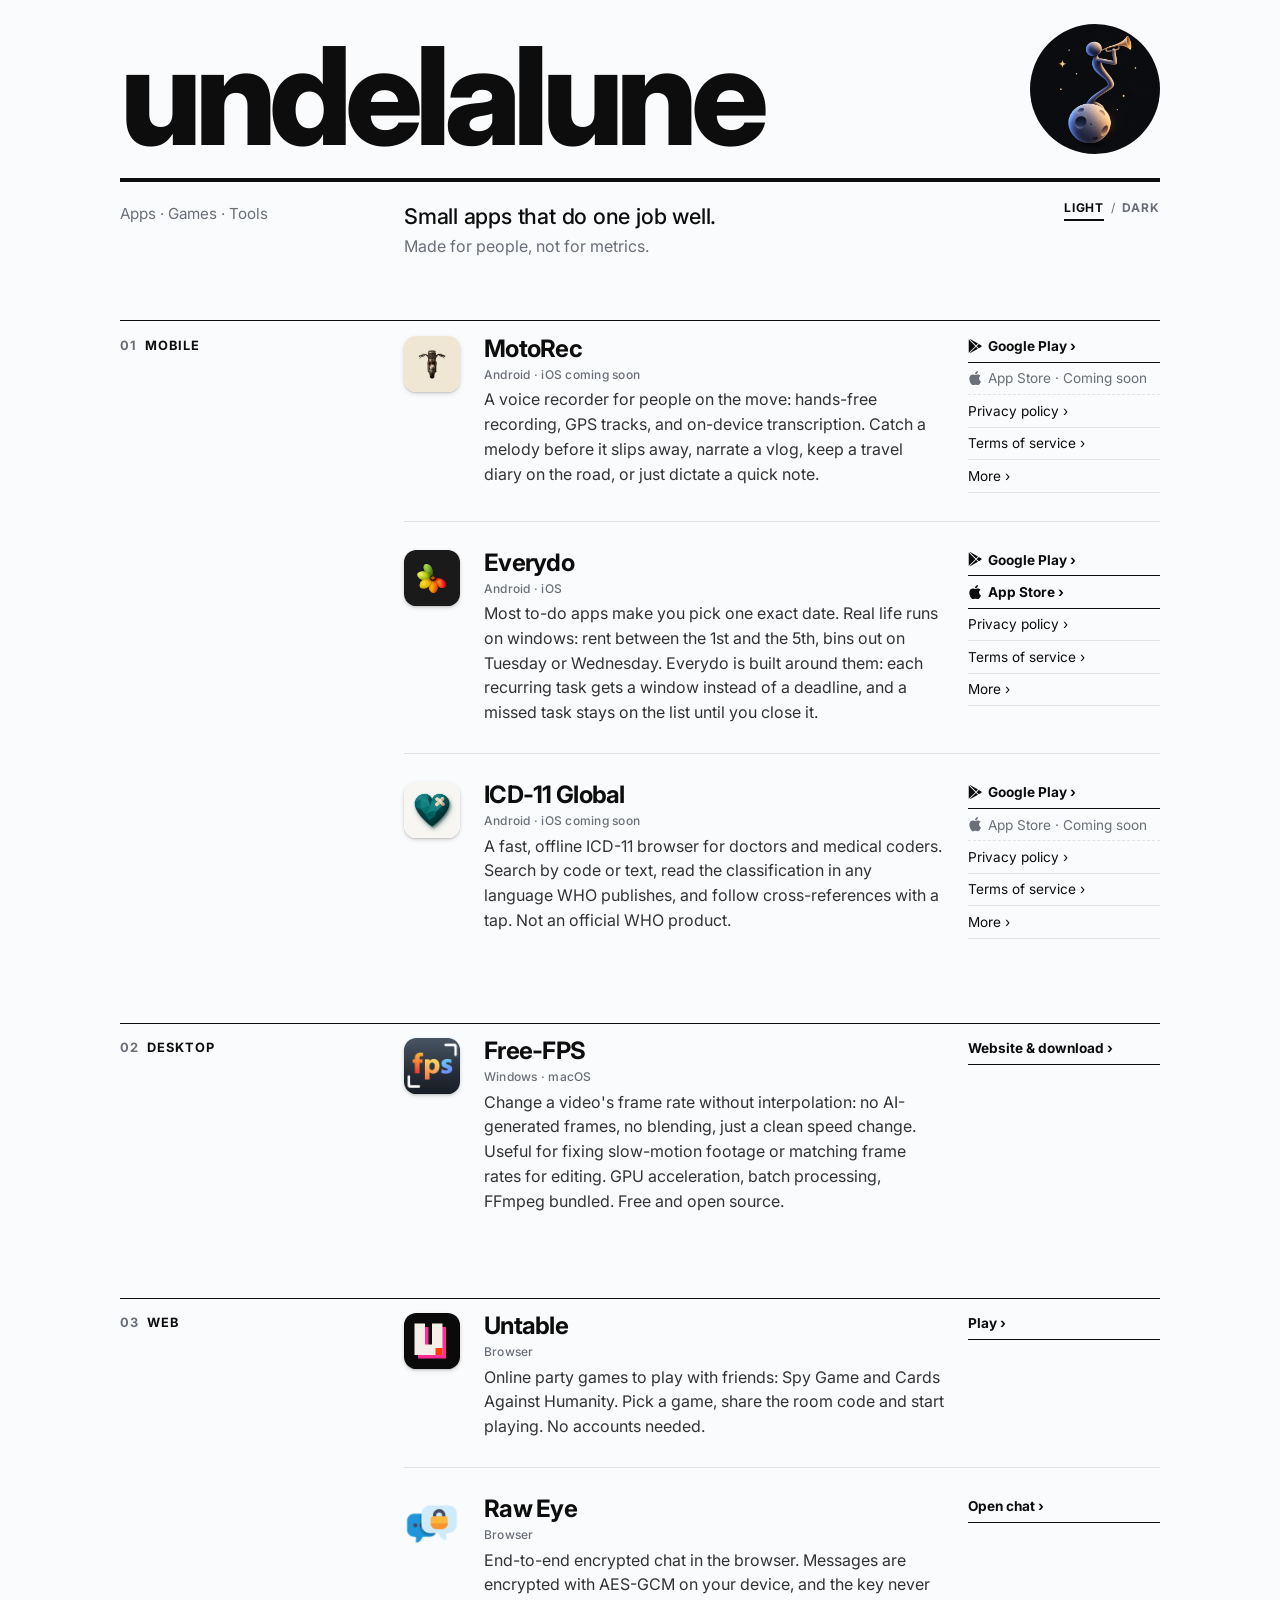
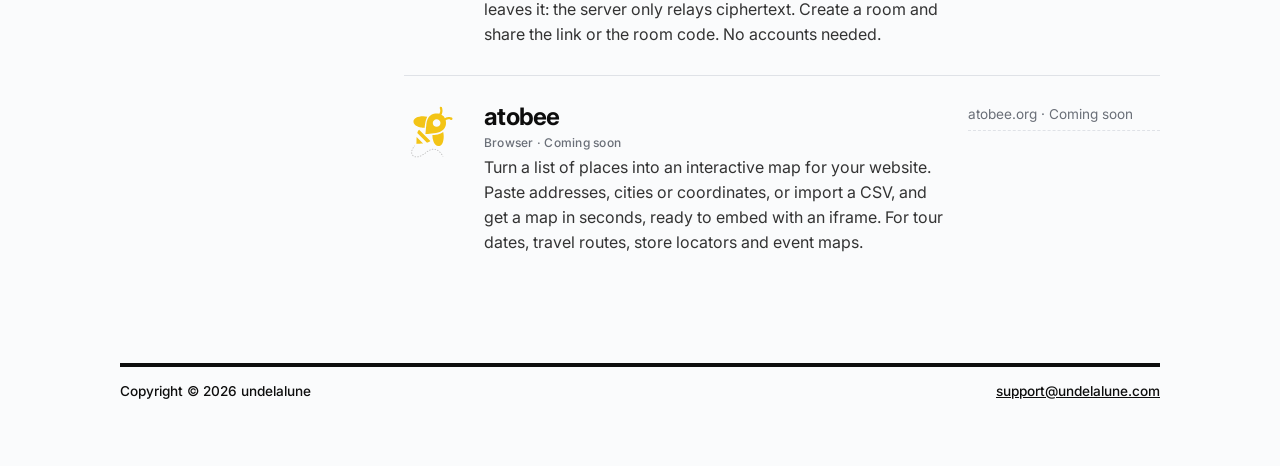
==== commit d14bd6ba: "Round avatar in the header, a starry sky behind the dark theme The header logo is now the undelalune" ====
--- a/index.html
+++ b/index.html
@@ -25,7 +25,7 @@
 <main>
   <header>
     <h1>undelalune</h1>
-    <span class="logo" role="img" aria-label="undelalune logo"></span>
+    <img class="logo" src="avatar.webp" alt="undelalune logo" width="130" height="130">
   </header>
   <div class="intro">
     <span>Apps · Games · Tools</span>
--- a/style.css
+++ b/style.css
@@ -31,7 +31,75 @@
   font: 16px/1.55 Inter, system-ui, -apple-system, "Segoe UI", sans-serif;
   -webkit-font-smoothing: antialiased;
 }
-main { max-width: 68rem; margin: 0 auto; padding: 3rem 1.5rem 4rem; }
+/* Dark theme only: soft warm stars behind the content, like the ones on the avatar.
+   A fixed layer, so it is painted once and does not move on scroll */
+body {
+  position: relative; z-index: 0;
+  /* stars and comets: full strength in the side margins, barely there behind the 68rem content column */
+  --edge: linear-gradient(to right, #000 calc(50% - 35rem), rgba(0, 0, 0, .2) calc(50% - 32rem), rgba(0, 0, 0, .2) calc(50% + 32rem), #000 calc(50% + 35rem));
+}
+body::before {
+  content: ""; position: fixed; inset: 0; z-index: -1; pointer-events: none;
+  opacity: 0; transition: opacity .25s;
+  -webkit-mask-image: var(--edge);
+  mask-image: var(--edge);
+  background:
+    radial-gradient(circle at 32.7% 15.8%, rgba(255, 201, 140, 0.46), rgba(255, 201, 140, 0.16) 0.9px, transparent 1.9px),
+    radial-gradient(circle at 36.8% 6.7%, rgba(255, 201, 140, 0.43), rgba(255, 201, 140, 0.15) 0.9px, transparent 1.9px),
+    radial-gradient(circle at 7.8% 9.9%, rgba(255, 201, 140, 0.34), rgba(255, 201, 140, 0.12) 1.4px, transparent 3.0px),
+    radial-gradient(circle at 22.9% 62.5%, rgba(255, 201, 140, 0.42), rgba(255, 201, 140, 0.15) 1.2px, transparent 2.6px),
+    radial-gradient(circle at 96.7% 5.6%, rgba(255, 201, 140, 0.34), rgba(255, 201, 140, 0.12) 1.0px, transparent 2.2px),
+    radial-gradient(circle at 12.5% 31.2%, rgba(255, 201, 140, 0.47), rgba(255, 201, 140, 0.16) 0.9px, transparent 2.1px),
+    radial-gradient(circle at 63.6% 37.5%, rgba(255, 201, 140, 0.32), rgba(255, 201, 140, 0.11) 0.9px, transparent 1.9px),
+    radial-gradient(circle at 21.2% 67.7%, rgba(255, 201, 140, 0.48), rgba(255, 201, 140, 0.17) 1.0px, transparent 2.2px),
+    radial-gradient(circle at 45.4% 30.4%, rgba(255, 201, 140, 0.37), rgba(255, 201, 140, 0.13) 1.3px, transparent 2.8px),
+    radial-gradient(circle at 57.3% 52.5%, rgba(255, 201, 140, 0.39), rgba(255, 201, 140, 0.14) 1.3px, transparent 2.8px),
+    radial-gradient(circle at 97.1% 12.6%, rgba(255, 201, 140, 0.35), rgba(255, 201, 140, 0.12) 1.3px, transparent 2.9px),
+    radial-gradient(circle at 48.9% 4.8%, rgba(255, 201, 140, 0.47), rgba(255, 201, 140, 0.16) 1.3px, transparent 2.9px),
+    radial-gradient(circle at 86.8% 31.7%, rgba(255, 201, 140, 0.47), rgba(255, 201, 140, 0.16) 1.2px, transparent 2.6px),
+    radial-gradient(circle at 45.7% 83.3%, rgba(255, 201, 140, 0.5), rgba(255, 201, 140, 0.17) 1.1px, transparent 2.5px),
+    radial-gradient(circle at 6.9% 69.7%, rgba(255, 201, 140, 0.55), rgba(255, 201, 140, 0.19) 1.4px, transparent 3.2px),
+    radial-gradient(circle at 28.9% 38.8%, rgba(255, 201, 140, 0.44), rgba(255, 201, 140, 0.15) 0.8px, transparent 1.8px),
+    radial-gradient(circle at 17.5% 12.5%, rgba(255, 201, 140, 0.58), rgba(255, 201, 140, 0.2) 2.7px, transparent 5.9px),
+    radial-gradient(circle at 25.3% 39.3%, rgba(255, 201, 140, 0.43), rgba(255, 201, 140, 0.15) 0.9px, transparent 1.9px),
+    radial-gradient(circle at 54.8% 87.6%, rgba(255, 201, 140, 0.38), rgba(255, 201, 140, 0.13) 1.4px, transparent 3.0px),
+    radial-gradient(circle at 41.7% 36.2%, rgba(255, 201, 140, 0.35), rgba(255, 201, 140, 0.12) 1.4px, transparent 3.1px),
+    radial-gradient(circle at 18.3% 23.7%, rgba(255, 201, 140, 0.48), rgba(255, 201, 140, 0.17) 1.1px, transparent 2.5px),
+    radial-gradient(circle at 26.7% 1.4%, rgba(255, 201, 140, 0.47), rgba(255, 201, 140, 0.16) 1.0px, transparent 2.3px),
+    radial-gradient(circle at 94.4% 68.7%, rgba(255, 201, 140, 0.5), rgba(255, 201, 140, 0.17) 1.2px, transparent 2.7px),
+    radial-gradient(circle at 6.3% 89.2%, rgba(255, 201, 140, 0.54), rgba(255, 201, 140, 0.19) 1.4px, transparent 3.0px),
+    radial-gradient(circle at 39.5% 40.1%, rgba(255, 201, 140, 0.57), rgba(255, 201, 140, 0.2) 2.5px, transparent 5.6px),
+    radial-gradient(circle at 7.6% 21.5%, rgba(255, 201, 140, 0.56), rgba(255, 201, 140, 0.2) 2.2px, transparent 4.9px),
+    radial-gradient(circle at 1.0% 15.8%, rgba(255, 201, 140, 0.56), rgba(255, 201, 140, 0.2) 2.2px, transparent 4.9px),
+    radial-gradient(circle at 86.7% 61.2%, rgba(255, 201, 140, 0.64), rgba(255, 201, 140, 0.22) 2.1px, transparent 4.6px),
+    radial-gradient(circle at 36.7% 13.0%, rgba(255, 201, 140, 0.44), rgba(255, 201, 140, 0.15) 1.4px, transparent 3.2px),
+    radial-gradient(circle at 48.4% 9.4%, rgba(255, 201, 140, 0.62), rgba(255, 201, 140, 0.22) 2.2px, transparent 4.9px),
+    radial-gradient(circle at 82.2% 16.8%, rgba(255, 201, 140, 0.68), rgba(255, 201, 140, 0.24) 2.9px, transparent 6.4px),
+    radial-gradient(circle at 15.4% 54.2%, rgba(255, 201, 140, 0.79), rgba(255, 201, 140, 0.28) 2.4px, transparent 5.3px),
+    radial-gradient(circle at 85.6% 69.2%, rgba(255, 201, 140, 0.35), rgba(255, 201, 140, 0.12) 1.0px, transparent 2.3px),
+    radial-gradient(circle at 76.6% 53.2%, rgba(255, 201, 140, 0.37), rgba(255, 201, 140, 0.13) 1.0px, transparent 2.3px),
+    radial-gradient(circle at 80.5% 97.5%, rgba(255, 201, 140, 0.55), rgba(255, 201, 140, 0.19) 1.3px, transparent 2.9px),
+    radial-gradient(circle at 73.5% 23.2%, rgba(255, 201, 140, 0.31), rgba(255, 201, 140, 0.11) 1.0px, transparent 2.3px),
+    radial-gradient(circle at 3.7% 28.4%, rgba(255, 201, 140, 0.59), rgba(255, 201, 140, 0.21) 1.3px, transparent 2.8px),
+    radial-gradient(circle at 44.8% 92.8%, rgba(255, 201, 140, 0.41), rgba(255, 201, 140, 0.14) 1.4px, transparent 3.1px),
+    radial-gradient(circle at 22.6% 23.2%, rgba(255, 201, 140, 0.49), rgba(255, 201, 140, 0.17) 0.9px, transparent 2.1px),
+    radial-gradient(circle at 89.2% 83.4%, rgba(255, 201, 140, 0.54), rgba(255, 201, 140, 0.19) 1.2px, transparent 2.7px),
+    radial-gradient(circle at 9.3% 65.7%, rgba(255, 201, 140, 0.53), rgba(255, 201, 140, 0.19) 1.3px, transparent 2.9px),
+    radial-gradient(circle at 47.8% 18.5%, rgba(255, 201, 140, 0.54), rgba(255, 201, 140, 0.19) 1.0px, transparent 2.3px),
+    radial-gradient(circle at 96.2% 39.8%, rgba(255, 201, 140, 0.52), rgba(255, 201, 140, 0.18) 1.4px, transparent 3.1px),
+    radial-gradient(circle at 17.7% 13.4%, rgba(255, 201, 140, 0.75), rgba(255, 201, 140, 0.26) 2.8px, transparent 6.3px),
+    radial-gradient(circle at 15.3% 82.0%, rgba(255, 201, 140, 0.41), rgba(255, 201, 140, 0.14) 1.2px, transparent 2.7px),
+    radial-gradient(circle at 54.8% 13.8%, rgba(255, 201, 140, 0.71), rgba(255, 201, 140, 0.25) 2.9px, transparent 6.4px);
+}
+:root[data-theme="dark"] body::before { opacity: 1; }
+.comets {
+  position: fixed; inset: 0; width: 100%; height: 100%; z-index: -1; pointer-events: none;
+  opacity: 0; transition: opacity .25s;
+  -webkit-mask-image: var(--edge);
+  mask-image: var(--edge);
+}
+:root[data-theme="dark"] .comets { opacity: 1; }
+main { max-width: 68rem; margin: 0 auto; padding: 1.5rem 1.5rem 4rem; }
 
 header {
   display: grid;
@@ -48,15 +116,10 @@
   font-weight: 800;
   letter-spacing: -.055em;
 }
-/* A pre-rendered PNG used as a mask, not inline SVG: with GPU rasterization Chrome
-   draws vector paths with coarse MSAA and the curves come out stair-stepped.
-   logo.png is undelalune.svg rendered at 312px (3x), so the theme still sets the colour */
+/* Round avatar: avatar.webp is the undelalune icon cropped to a square at 480px (3x) */
 .logo {
-  width: clamp(56px, 9vw, 104px); aspect-ratio: 1; display: block;
-  background: var(--logo);
-  --logo-shape: url("logo.png");
-  -webkit-mask: var(--logo-shape) center / contain no-repeat;
-  mask: var(--logo-shape) center / contain no-repeat;
+  width: clamp(72px, 11vw, 130px); height: auto; aspect-ratio: 1; display: block;
+  object-fit: cover; border-radius: 50%; background: #0c0d0f;
 }
 .intro {
   display: grid;
@@ -160,7 +223,7 @@
   color: var(--fg); text-decoration: none;
   font-size: clamp(2rem, 6vw, 3.5rem); line-height: .85; font-weight: 800; letter-spacing: -.055em;
 }
-.app header .logo { width: clamp(40px, 5vw, 56px); }
+.app header .logo { width: clamp(56px, 8vw, 88px); }
 .bar { display: flex; justify-content: space-between; align-items: center; gap: 1rem; padding: 1rem 0 0; }
 .bar .theme-switch { position: static; }
 .crumb { font-size: .8rem; font-weight: 500; color: var(--muted); }
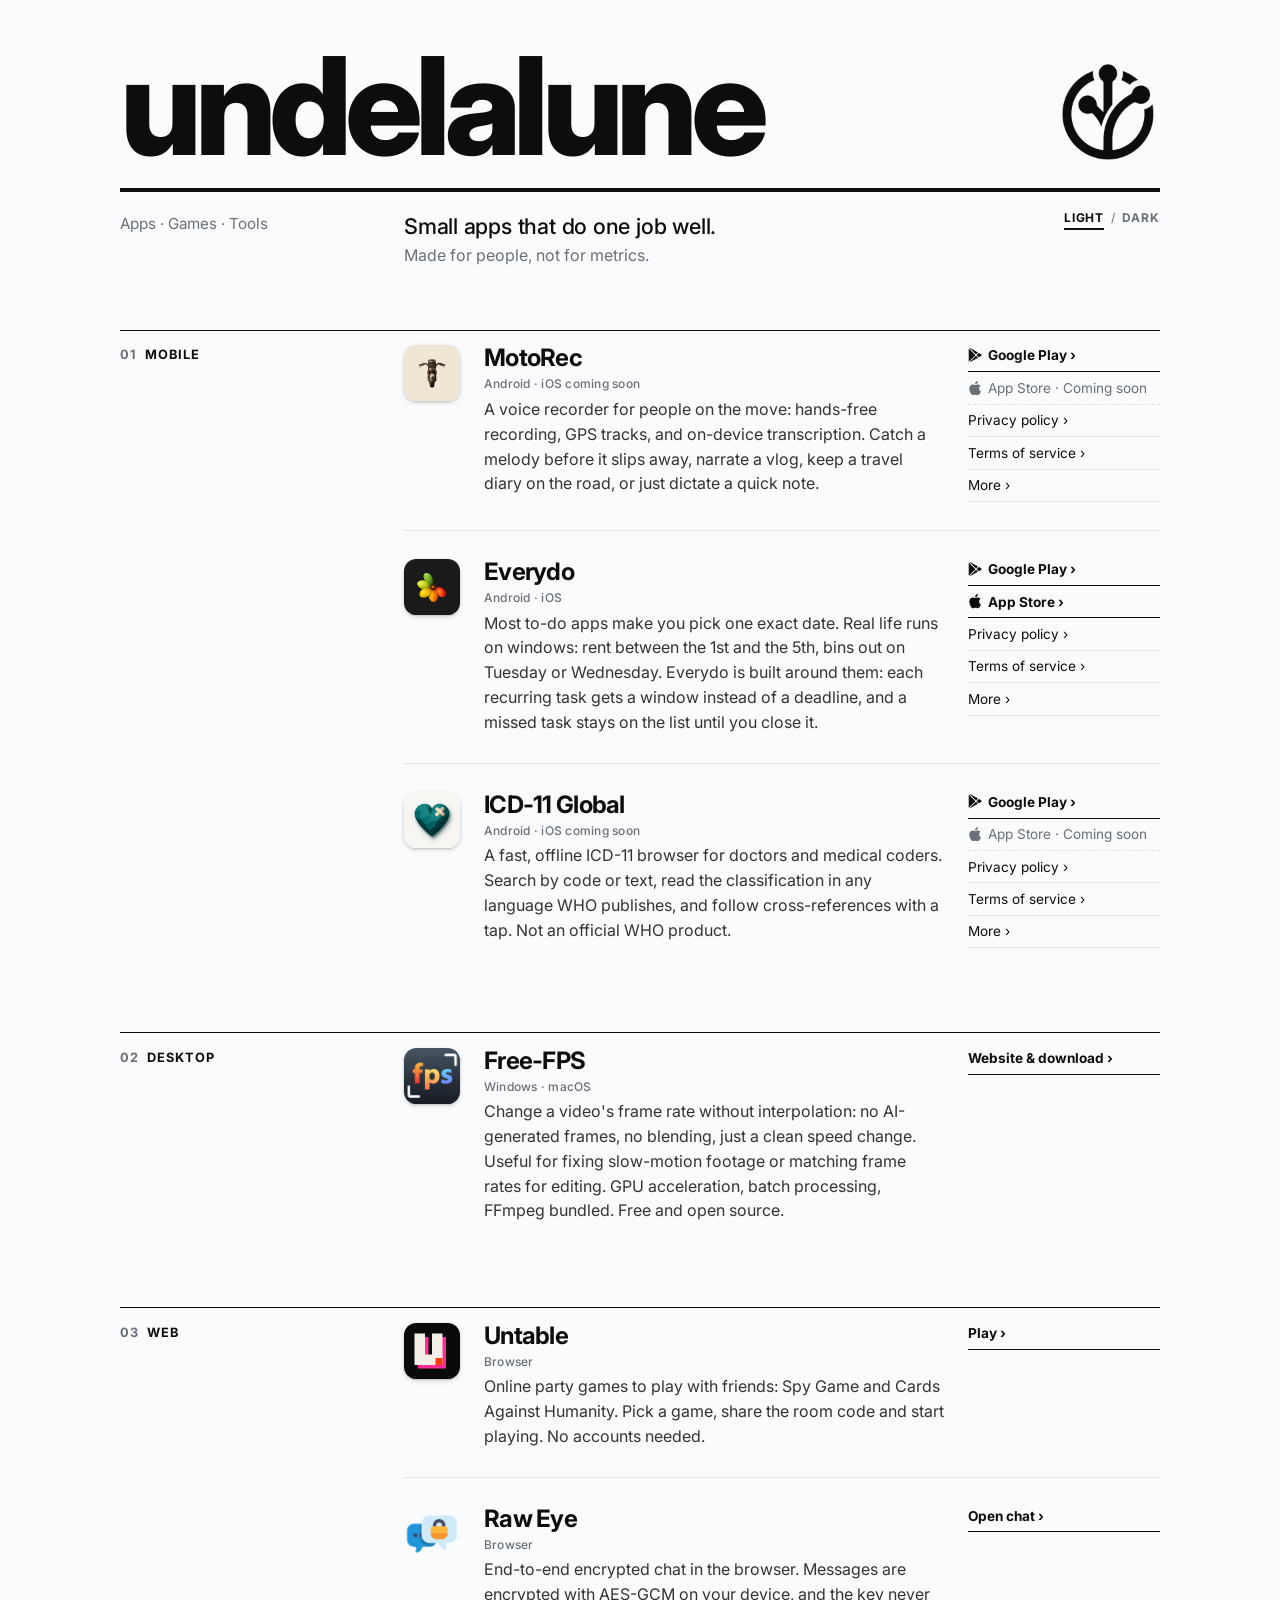
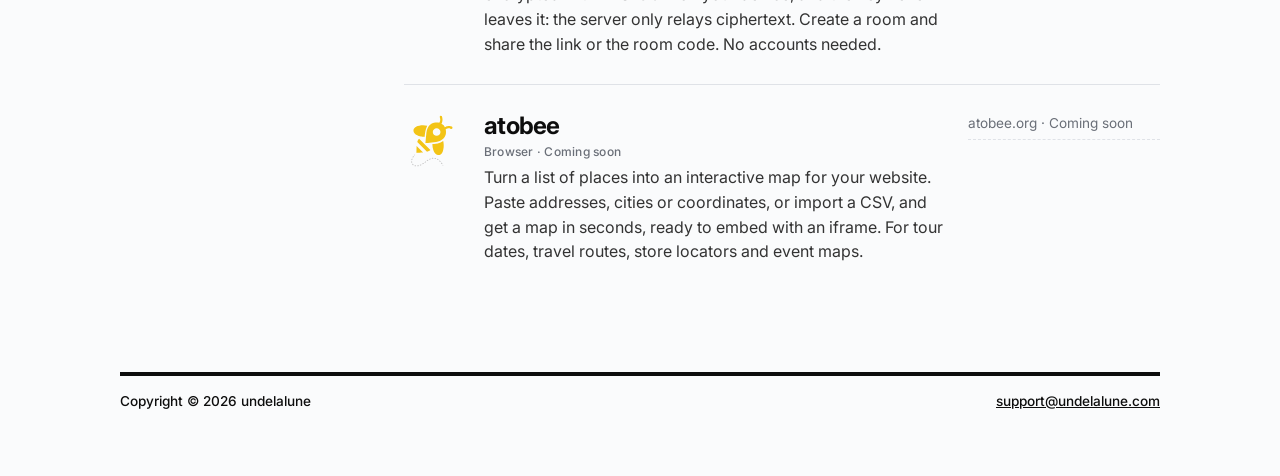
==== commit 71c93155: "Revert the round avatar and the dark theme sky for now Puts the site back to how it was before PR #1" ====
--- a/index.html
+++ b/index.html
@@ -25,7 +25,7 @@
 <main>
   <header>
     <h1>undelalune</h1>
-    <img class="logo" src="avatar.webp" alt="undelalune logo" width="130" height="130">
+    <span class="logo" role="img" aria-label="undelalune logo"></span>
   </header>
   <div class="intro">
     <span>Apps · Games · Tools</span>
--- a/style.css
+++ b/style.css
@@ -31,75 +31,7 @@
   font: 16px/1.55 Inter, system-ui, -apple-system, "Segoe UI", sans-serif;
   -webkit-font-smoothing: antialiased;
 }
-/* Dark theme only: soft warm stars behind the content, like the ones on the avatar.
-   A fixed layer, so it is painted once and does not move on scroll */
-body {
-  position: relative; z-index: 0;
-  /* stars and comets: full strength in the side margins, barely there behind the 68rem content column */
-  --edge: linear-gradient(to right, #000 calc(50% - 35rem), rgba(0, 0, 0, .2) calc(50% - 32rem), rgba(0, 0, 0, .2) calc(50% + 32rem), #000 calc(50% + 35rem));
-}
-body::before {
-  content: ""; position: fixed; inset: 0; z-index: -1; pointer-events: none;
-  opacity: 0; transition: opacity .25s;
-  -webkit-mask-image: var(--edge);
-  mask-image: var(--edge);
-  background:
-    radial-gradient(circle at 32.7% 15.8%, rgba(255, 201, 140, 0.46), rgba(255, 201, 140, 0.16) 0.9px, transparent 1.9px),
-    radial-gradient(circle at 36.8% 6.7%, rgba(255, 201, 140, 0.43), rgba(255, 201, 140, 0.15) 0.9px, transparent 1.9px),
-    radial-gradient(circle at 7.8% 9.9%, rgba(255, 201, 140, 0.34), rgba(255, 201, 140, 0.12) 1.4px, transparent 3.0px),
-    radial-gradient(circle at 22.9% 62.5%, rgba(255, 201, 140, 0.42), rgba(255, 201, 140, 0.15) 1.2px, transparent 2.6px),
-    radial-gradient(circle at 96.7% 5.6%, rgba(255, 201, 140, 0.34), rgba(255, 201, 140, 0.12) 1.0px, transparent 2.2px),
-    radial-gradient(circle at 12.5% 31.2%, rgba(255, 201, 140, 0.47), rgba(255, 201, 140, 0.16) 0.9px, transparent 2.1px),
-    radial-gradient(circle at 63.6% 37.5%, rgba(255, 201, 140, 0.32), rgba(255, 201, 140, 0.11) 0.9px, transparent 1.9px),
-    radial-gradient(circle at 21.2% 67.7%, rgba(255, 201, 140, 0.48), rgba(255, 201, 140, 0.17) 1.0px, transparent 2.2px),
-    radial-gradient(circle at 45.4% 30.4%, rgba(255, 201, 140, 0.37), rgba(255, 201, 140, 0.13) 1.3px, transparent 2.8px),
-    radial-gradient(circle at 57.3% 52.5%, rgba(255, 201, 140, 0.39), rgba(255, 201, 140, 0.14) 1.3px, transparent 2.8px),
-    radial-gradient(circle at 97.1% 12.6%, rgba(255, 201, 140, 0.35), rgba(255, 201, 140, 0.12) 1.3px, transparent 2.9px),
-    radial-gradient(circle at 48.9% 4.8%, rgba(255, 201, 140, 0.47), rgba(255, 201, 140, 0.16) 1.3px, transparent 2.9px),
-    radial-gradient(circle at 86.8% 31.7%, rgba(255, 201, 140, 0.47), rgba(255, 201, 140, 0.16) 1.2px, transparent 2.6px),
-    radial-gradient(circle at 45.7% 83.3%, rgba(255, 201, 140, 0.5), rgba(255, 201, 140, 0.17) 1.1px, transparent 2.5px),
-    radial-gradient(circle at 6.9% 69.7%, rgba(255, 201, 140, 0.55), rgba(255, 201, 140, 0.19) 1.4px, transparent 3.2px),
-    radial-gradient(circle at 28.9% 38.8%, rgba(255, 201, 140, 0.44), rgba(255, 201, 140, 0.15) 0.8px, transparent 1.8px),
-    radial-gradient(circle at 17.5% 12.5%, rgba(255, 201, 140, 0.58), rgba(255, 201, 140, 0.2) 2.7px, transparent 5.9px),
-    radial-gradient(circle at 25.3% 39.3%, rgba(255, 201, 140, 0.43), rgba(255, 201, 140, 0.15) 0.9px, transparent 1.9px),
-    radial-gradient(circle at 54.8% 87.6%, rgba(255, 201, 140, 0.38), rgba(255, 201, 140, 0.13) 1.4px, transparent 3.0px),
-    radial-gradient(circle at 41.7% 36.2%, rgba(255, 201, 140, 0.35), rgba(255, 201, 140, 0.12) 1.4px, transparent 3.1px),
-    radial-gradient(circle at 18.3% 23.7%, rgba(255, 201, 140, 0.48), rgba(255, 201, 140, 0.17) 1.1px, transparent 2.5px),
-    radial-gradient(circle at 26.7% 1.4%, rgba(255, 201, 140, 0.47), rgba(255, 201, 140, 0.16) 1.0px, transparent 2.3px),
-    radial-gradient(circle at 94.4% 68.7%, rgba(255, 201, 140, 0.5), rgba(255, 201, 140, 0.17) 1.2px, transparent 2.7px),
-    radial-gradient(circle at 6.3% 89.2%, rgba(255, 201, 140, 0.54), rgba(255, 201, 140, 0.19) 1.4px, transparent 3.0px),
-    radial-gradient(circle at 39.5% 40.1%, rgba(255, 201, 140, 0.57), rgba(255, 201, 140, 0.2) 2.5px, transparent 5.6px),
-    radial-gradient(circle at 7.6% 21.5%, rgba(255, 201, 140, 0.56), rgba(255, 201, 140, 0.2) 2.2px, transparent 4.9px),
-    radial-gradient(circle at 1.0% 15.8%, rgba(255, 201, 140, 0.56), rgba(255, 201, 140, 0.2) 2.2px, transparent 4.9px),
-    radial-gradient(circle at 86.7% 61.2%, rgba(255, 201, 140, 0.64), rgba(255, 201, 140, 0.22) 2.1px, transparent 4.6px),
-    radial-gradient(circle at 36.7% 13.0%, rgba(255, 201, 140, 0.44), rgba(255, 201, 140, 0.15) 1.4px, transparent 3.2px),
-    radial-gradient(circle at 48.4% 9.4%, rgba(255, 201, 140, 0.62), rgba(255, 201, 140, 0.22) 2.2px, transparent 4.9px),
-    radial-gradient(circle at 82.2% 16.8%, rgba(255, 201, 140, 0.68), rgba(255, 201, 140, 0.24) 2.9px, transparent 6.4px),
-    radial-gradient(circle at 15.4% 54.2%, rgba(255, 201, 140, 0.79), rgba(255, 201, 140, 0.28) 2.4px, transparent 5.3px),
-    radial-gradient(circle at 85.6% 69.2%, rgba(255, 201, 140, 0.35), rgba(255, 201, 140, 0.12) 1.0px, transparent 2.3px),
-    radial-gradient(circle at 76.6% 53.2%, rgba(255, 201, 140, 0.37), rgba(255, 201, 140, 0.13) 1.0px, transparent 2.3px),
-    radial-gradient(circle at 80.5% 97.5%, rgba(255, 201, 140, 0.55), rgba(255, 201, 140, 0.19) 1.3px, transparent 2.9px),
-    radial-gradient(circle at 73.5% 23.2%, rgba(255, 201, 140, 0.31), rgba(255, 201, 140, 0.11) 1.0px, transparent 2.3px),
-    radial-gradient(circle at 3.7% 28.4%, rgba(255, 201, 140, 0.59), rgba(255, 201, 140, 0.21) 1.3px, transparent 2.8px),
-    radial-gradient(circle at 44.8% 92.8%, rgba(255, 201, 140, 0.41), rgba(255, 201, 140, 0.14) 1.4px, transparent 3.1px),
-    radial-gradient(circle at 22.6% 23.2%, rgba(255, 201, 140, 0.49), rgba(255, 201, 140, 0.17) 0.9px, transparent 2.1px),
-    radial-gradient(circle at 89.2% 83.4%, rgba(255, 201, 140, 0.54), rgba(255, 201, 140, 0.19) 1.2px, transparent 2.7px),
-    radial-gradient(circle at 9.3% 65.7%, rgba(255, 201, 140, 0.53), rgba(255, 201, 140, 0.19) 1.3px, transparent 2.9px),
-    radial-gradient(circle at 47.8% 18.5%, rgba(255, 201, 140, 0.54), rgba(255, 201, 140, 0.19) 1.0px, transparent 2.3px),
-    radial-gradient(circle at 96.2% 39.8%, rgba(255, 201, 140, 0.52), rgba(255, 201, 140, 0.18) 1.4px, transparent 3.1px),
-    radial-gradient(circle at 17.7% 13.4%, rgba(255, 201, 140, 0.75), rgba(255, 201, 140, 0.26) 2.8px, transparent 6.3px),
-    radial-gradient(circle at 15.3% 82.0%, rgba(255, 201, 140, 0.41), rgba(255, 201, 140, 0.14) 1.2px, transparent 2.7px),
-    radial-gradient(circle at 54.8% 13.8%, rgba(255, 201, 140, 0.71), rgba(255, 201, 140, 0.25) 2.9px, transparent 6.4px);
-}
-:root[data-theme="dark"] body::before { opacity: 1; }
-.comets {
-  position: fixed; inset: 0; width: 100%; height: 100%; z-index: -1; pointer-events: none;
-  opacity: 0; transition: opacity .25s;
-  -webkit-mask-image: var(--edge);
-  mask-image: var(--edge);
-}
-:root[data-theme="dark"] .comets { opacity: 1; }
-main { max-width: 68rem; margin: 0 auto; padding: 1.5rem 1.5rem 4rem; }
+main { max-width: 68rem; margin: 0 auto; padding: 3rem 1.5rem 4rem; }
 
 header {
   display: grid;
@@ -116,10 +48,15 @@
   font-weight: 800;
   letter-spacing: -.055em;
 }
-/* Round avatar: avatar.webp is the undelalune icon cropped to a square at 480px (3x) */
+/* A pre-rendered PNG used as a mask, not inline SVG: with GPU rasterization Chrome
+   draws vector paths with coarse MSAA and the curves come out stair-stepped.
+   logo.png is undelalune.svg rendered at 312px (3x), so the theme still sets the colour */
 .logo {
-  width: clamp(72px, 11vw, 130px); height: auto; aspect-ratio: 1; display: block;
-  object-fit: cover; border-radius: 50%; background: #0c0d0f;
+  width: clamp(56px, 9vw, 104px); aspect-ratio: 1; display: block;
+  background: var(--logo);
+  --logo-shape: url("logo.png");
+  -webkit-mask: var(--logo-shape) center / contain no-repeat;
+  mask: var(--logo-shape) center / contain no-repeat;
 }
 .intro {
   display: grid;
@@ -223,7 +160,7 @@
   color: var(--fg); text-decoration: none;
   font-size: clamp(2rem, 6vw, 3.5rem); line-height: .85; font-weight: 800; letter-spacing: -.055em;
 }
-.app header .logo { width: clamp(56px, 8vw, 88px); }
+.app header .logo { width: clamp(40px, 5vw, 56px); }
 .bar { display: flex; justify-content: space-between; align-items: center; gap: 1rem; padding: 1rem 0 0; }
 .bar .theme-switch { position: static; }
 .crumb { font-size: .8rem; font-weight: 500; color: var(--muted); }
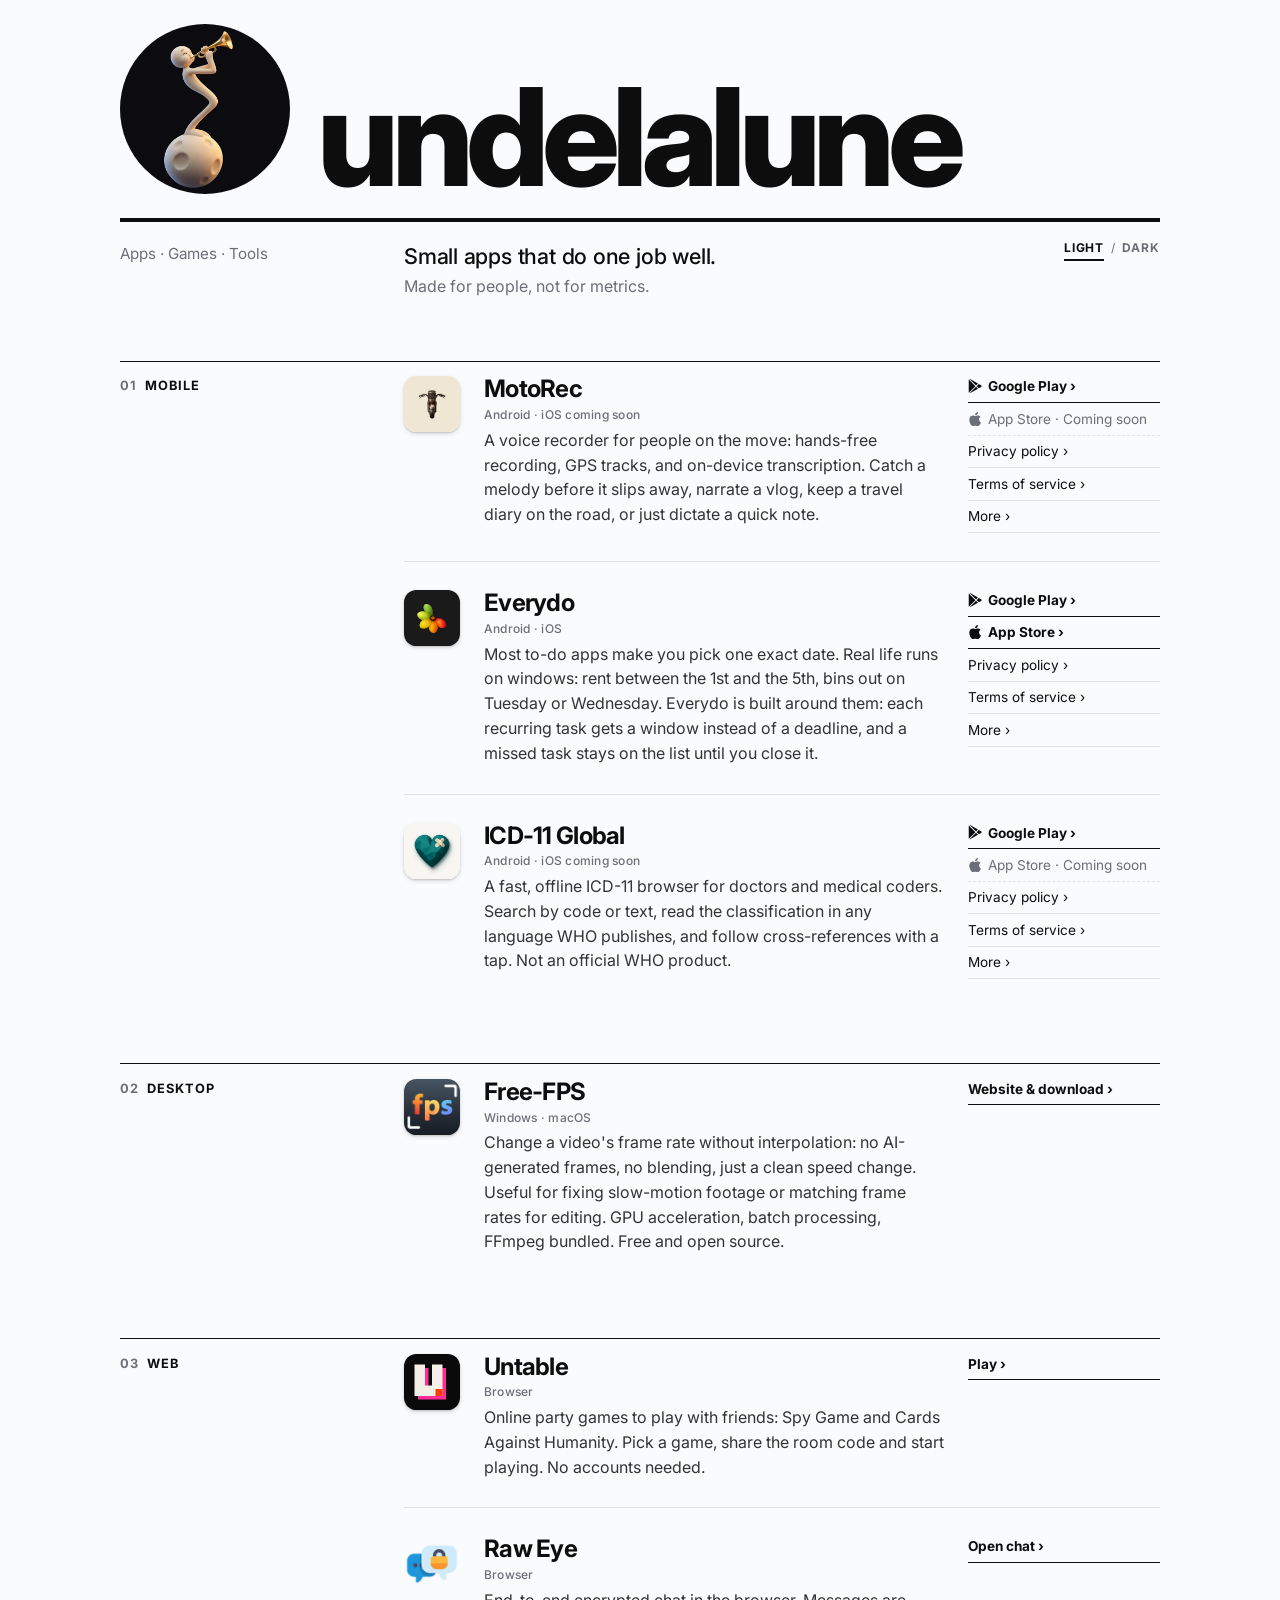
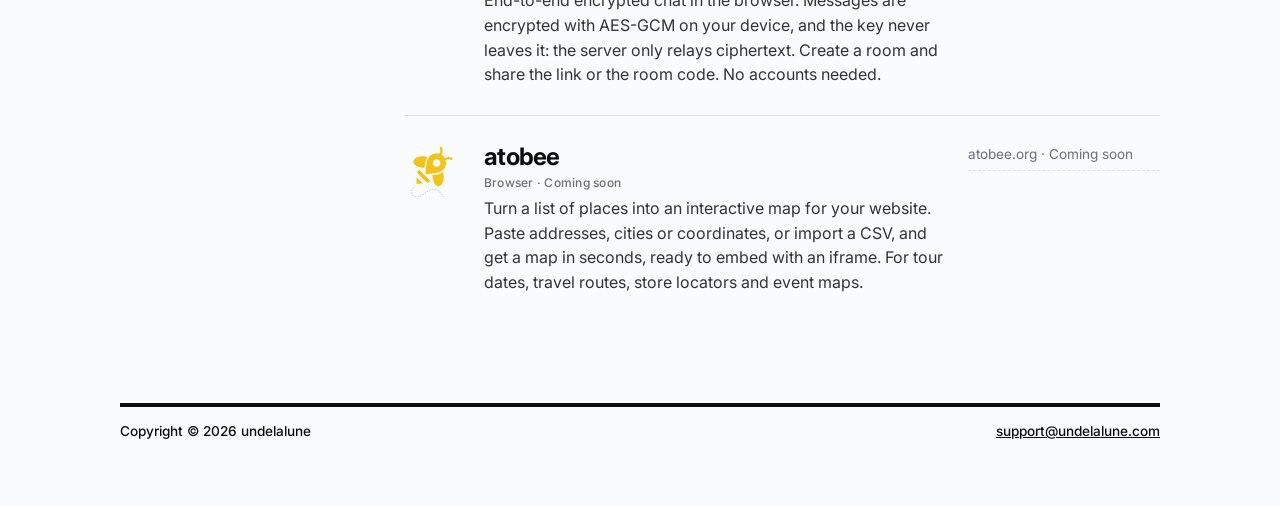
==== commit 22f9ea0a: "New logo in the header, a starry sky behind the dark theme, new favicon The header shows the trumpet" ====
--- a/index.html
+++ b/index.html
@@ -15,7 +15,7 @@
     document.documentElement.dataset.theme = t;
   })();
 </script>
-<link rel="icon" type="image/svg+xml" href="undelalune.svg">
+<link rel="icon" type="image/svg+xml" href="icons/favicon.svg">
 <link rel="preconnect" href="https://fonts.googleapis.com">
 <link rel="preconnect" href="https://fonts.gstatic.com" crossorigin>
 <link href="https://fonts.googleapis.com/css2?family=Inter:wght@400;500;700;800&display=swap" rel="stylesheet">
@@ -24,8 +24,7 @@
 <body>
 <main>
   <header>
-    <h1>undelalune</h1>
-    <span class="logo" role="img" aria-label="undelalune logo"></span>
+    <h1><img class="logo logo-dark" src="icons/logo-figure.webp" alt=""><img class="logo logo-light" src="icons/logo-circle.webp" alt="">undelalune</h1>
   </header>
   <div class="intro">
     <span>Apps · Games · Tools</span>
--- a/style.css
+++ b/style.css
@@ -7,18 +7,16 @@
   --rule: 4px;
   --hair: #dfe2e7;
   --accent: #0d0d0d;
-  --logo: #0d0d0d;
   --text: #333333;
 }
 :root[data-theme="dark"] {
-  --bg: #0e0f11;
+  --bg: #0b0b0f;
   --fg: #ececec;
   --muted: #8d9199;
   --line: #50545c;
   --rule: 3px;
   --hair: #2a2d33;
   --accent: #ececec;
-  --logo: #ececec;
   --text: #c4c6cb;
 }
 * { box-sizing: border-box; }
@@ -31,7 +29,75 @@
   font: 16px/1.55 Inter, system-ui, -apple-system, "Segoe UI", sans-serif;
   -webkit-font-smoothing: antialiased;
 }
-main { max-width: 68rem; margin: 0 auto; padding: 3rem 1.5rem 4rem; }
+/* Dark theme only: soft warm stars behind the content, like the ones on the avatar.
+   A fixed layer, so it is painted once and does not move on scroll */
+body {
+  position: relative; z-index: 0;
+  /* stars and comets: full strength in the side margins, barely there behind the 68rem content column */
+  --edge: linear-gradient(to right, #000 calc(50% - 35rem), rgba(0, 0, 0, .2) calc(50% - 32rem), rgba(0, 0, 0, .2) calc(50% + 32rem), #000 calc(50% + 35rem));
+}
+body::before {
+  content: ""; position: fixed; inset: 0; z-index: -1; pointer-events: none;
+  opacity: 0; transition: opacity .25s;
+  -webkit-mask-image: var(--edge);
+  mask-image: var(--edge);
+  background:
+    radial-gradient(circle at 32.7% 15.8%, rgba(255, 201, 140, 0.46), rgba(255, 201, 140, 0.16) 0.9px, transparent 1.9px),
+    radial-gradient(circle at 36.8% 6.7%, rgba(255, 201, 140, 0.43), rgba(255, 201, 140, 0.15) 0.9px, transparent 1.9px),
+    radial-gradient(circle at 7.8% 9.9%, rgba(255, 201, 140, 0.34), rgba(255, 201, 140, 0.12) 1.4px, transparent 3.0px),
+    radial-gradient(circle at 22.9% 62.5%, rgba(255, 201, 140, 0.42), rgba(255, 201, 140, 0.15) 1.2px, transparent 2.6px),
+    radial-gradient(circle at 96.7% 5.6%, rgba(255, 201, 140, 0.34), rgba(255, 201, 140, 0.12) 1.0px, transparent 2.2px),
+    radial-gradient(circle at 12.5% 31.2%, rgba(255, 201, 140, 0.47), rgba(255, 201, 140, 0.16) 0.9px, transparent 2.1px),
+    radial-gradient(circle at 63.6% 37.5%, rgba(255, 201, 140, 0.32), rgba(255, 201, 140, 0.11) 0.9px, transparent 1.9px),
+    radial-gradient(circle at 21.2% 67.7%, rgba(255, 201, 140, 0.48), rgba(255, 201, 140, 0.17) 1.0px, transparent 2.2px),
+    radial-gradient(circle at 45.4% 30.4%, rgba(255, 201, 140, 0.37), rgba(255, 201, 140, 0.13) 1.3px, transparent 2.8px),
+    radial-gradient(circle at 57.3% 52.5%, rgba(255, 201, 140, 0.39), rgba(255, 201, 140, 0.14) 1.3px, transparent 2.8px),
+    radial-gradient(circle at 97.1% 12.6%, rgba(255, 201, 140, 0.35), rgba(255, 201, 140, 0.12) 1.3px, transparent 2.9px),
+    radial-gradient(circle at 48.9% 4.8%, rgba(255, 201, 140, 0.47), rgba(255, 201, 140, 0.16) 1.3px, transparent 2.9px),
+    radial-gradient(circle at 86.8% 31.7%, rgba(255, 201, 140, 0.47), rgba(255, 201, 140, 0.16) 1.2px, transparent 2.6px),
+    radial-gradient(circle at 45.7% 83.3%, rgba(255, 201, 140, 0.5), rgba(255, 201, 140, 0.17) 1.1px, transparent 2.5px),
+    radial-gradient(circle at 6.9% 69.7%, rgba(255, 201, 140, 0.55), rgba(255, 201, 140, 0.19) 1.4px, transparent 3.2px),
+    radial-gradient(circle at 28.9% 38.8%, rgba(255, 201, 140, 0.44), rgba(255, 201, 140, 0.15) 0.8px, transparent 1.8px),
+    radial-gradient(circle at 17.5% 12.5%, rgba(255, 201, 140, 0.58), rgba(255, 201, 140, 0.2) 2.7px, transparent 5.9px),
+    radial-gradient(circle at 25.3% 39.3%, rgba(255, 201, 140, 0.43), rgba(255, 201, 140, 0.15) 0.9px, transparent 1.9px),
+    radial-gradient(circle at 54.8% 87.6%, rgba(255, 201, 140, 0.38), rgba(255, 201, 140, 0.13) 1.4px, transparent 3.0px),
+    radial-gradient(circle at 41.7% 36.2%, rgba(255, 201, 140, 0.35), rgba(255, 201, 140, 0.12) 1.4px, transparent 3.1px),
+    radial-gradient(circle at 18.3% 23.7%, rgba(255, 201, 140, 0.48), rgba(255, 201, 140, 0.17) 1.1px, transparent 2.5px),
+    radial-gradient(circle at 26.7% 1.4%, rgba(255, 201, 140, 0.47), rgba(255, 201, 140, 0.16) 1.0px, transparent 2.3px),
+    radial-gradient(circle at 94.4% 68.7%, rgba(255, 201, 140, 0.5), rgba(255, 201, 140, 0.17) 1.2px, transparent 2.7px),
+    radial-gradient(circle at 6.3% 89.2%, rgba(255, 201, 140, 0.54), rgba(255, 201, 140, 0.19) 1.4px, transparent 3.0px),
+    radial-gradient(circle at 39.5% 40.1%, rgba(255, 201, 140, 0.57), rgba(255, 201, 140, 0.2) 2.5px, transparent 5.6px),
+    radial-gradient(circle at 7.6% 21.5%, rgba(255, 201, 140, 0.56), rgba(255, 201, 140, 0.2) 2.2px, transparent 4.9px),
+    radial-gradient(circle at 1.0% 15.8%, rgba(255, 201, 140, 0.56), rgba(255, 201, 140, 0.2) 2.2px, transparent 4.9px),
+    radial-gradient(circle at 86.7% 61.2%, rgba(255, 201, 140, 0.64), rgba(255, 201, 140, 0.22) 2.1px, transparent 4.6px),
+    radial-gradient(circle at 36.7% 13.0%, rgba(255, 201, 140, 0.44), rgba(255, 201, 140, 0.15) 1.4px, transparent 3.2px),
+    radial-gradient(circle at 48.4% 9.4%, rgba(255, 201, 140, 0.62), rgba(255, 201, 140, 0.22) 2.2px, transparent 4.9px),
+    radial-gradient(circle at 82.2% 16.8%, rgba(255, 201, 140, 0.68), rgba(255, 201, 140, 0.24) 2.9px, transparent 6.4px),
+    radial-gradient(circle at 15.4% 54.2%, rgba(255, 201, 140, 0.79), rgba(255, 201, 140, 0.28) 2.4px, transparent 5.3px),
+    radial-gradient(circle at 85.6% 69.2%, rgba(255, 201, 140, 0.35), rgba(255, 201, 140, 0.12) 1.0px, transparent 2.3px),
+    radial-gradient(circle at 76.6% 53.2%, rgba(255, 201, 140, 0.37), rgba(255, 201, 140, 0.13) 1.0px, transparent 2.3px),
+    radial-gradient(circle at 80.5% 97.5%, rgba(255, 201, 140, 0.55), rgba(255, 201, 140, 0.19) 1.3px, transparent 2.9px),
+    radial-gradient(circle at 73.5% 23.2%, rgba(255, 201, 140, 0.31), rgba(255, 201, 140, 0.11) 1.0px, transparent 2.3px),
+    radial-gradient(circle at 3.7% 28.4%, rgba(255, 201, 140, 0.59), rgba(255, 201, 140, 0.21) 1.3px, transparent 2.8px),
+    radial-gradient(circle at 44.8% 92.8%, rgba(255, 201, 140, 0.41), rgba(255, 201, 140, 0.14) 1.4px, transparent 3.1px),
+    radial-gradient(circle at 22.6% 23.2%, rgba(255, 201, 140, 0.49), rgba(255, 201, 140, 0.17) 0.9px, transparent 2.1px),
+    radial-gradient(circle at 89.2% 83.4%, rgba(255, 201, 140, 0.54), rgba(255, 201, 140, 0.19) 1.2px, transparent 2.7px),
+    radial-gradient(circle at 9.3% 65.7%, rgba(255, 201, 140, 0.53), rgba(255, 201, 140, 0.19) 1.3px, transparent 2.9px),
+    radial-gradient(circle at 47.8% 18.5%, rgba(255, 201, 140, 0.54), rgba(255, 201, 140, 0.19) 1.0px, transparent 2.3px),
+    radial-gradient(circle at 96.2% 39.8%, rgba(255, 201, 140, 0.52), rgba(255, 201, 140, 0.18) 1.4px, transparent 3.1px),
+    radial-gradient(circle at 17.7% 13.4%, rgba(255, 201, 140, 0.75), rgba(255, 201, 140, 0.26) 2.8px, transparent 6.3px),
+    radial-gradient(circle at 15.3% 82.0%, rgba(255, 201, 140, 0.41), rgba(255, 201, 140, 0.14) 1.2px, transparent 2.7px),
+    radial-gradient(circle at 54.8% 13.8%, rgba(255, 201, 140, 0.71), rgba(255, 201, 140, 0.25) 2.9px, transparent 6.4px);
+}
+:root[data-theme="dark"] body::before { opacity: 1; }
+.comets {
+  position: fixed; inset: 0; width: 100%; height: 100%; z-index: -1; pointer-events: none;
+  opacity: 0; transition: opacity .25s;
+  -webkit-mask-image: var(--edge);
+  mask-image: var(--edge);
+}
+:root[data-theme="dark"] .comets { opacity: 1; }
+main { max-width: 68rem; margin: 0 auto; padding: 1.5rem 1.5rem 4rem; }
 
 header {
   display: grid;
@@ -48,16 +114,15 @@
   font-weight: 800;
   letter-spacing: -.055em;
 }
-/* A pre-rendered PNG used as a mask, not inline SVG: with GPU rasterization Chrome
-   draws vector paths with coarse MSAA and the curves come out stair-stepped.
-   logo.png is undelalune.svg rendered at 312px (3x), so the theme still sets the colour */
-.logo {
-  width: clamp(56px, 9vw, 104px); aspect-ratio: 1; display: block;
-  background: var(--logo);
-  --logo-shape: url("logo.png");
-  -webkit-mask: var(--logo-shape) center / contain no-repeat;
-  mask: var(--logo-shape) center / contain no-repeat;
-}
+/* The trumpeter on the moon right before the word, sized in em so it scales with the title.
+   An inline image sits on the baseline, so the bottom rests on the same line as the letters.
+   Dark theme: the cut-out figure floats among the stars.
+   Light theme: the figure keeps its night sky as a dark circle, so the word sits a little further right */
+.logo { margin-right: .2em; }
+.logo-dark { height: 1.2em; width: auto; vertical-align: -.04em; }
+.logo-light { height: 1.25em; width: auto; vertical-align: -.06em; border-radius: 50%; }
+:root[data-theme="dark"] .logo-light,
+:root:not([data-theme="dark"]) .logo-dark { display: none; }
 .intro {
   display: grid;
   grid-template-columns: 1fr 3fr;
@@ -160,7 +225,6 @@
   color: var(--fg); text-decoration: none;
   font-size: clamp(2rem, 6vw, 3.5rem); line-height: .85; font-weight: 800; letter-spacing: -.055em;
 }
-.app header .logo { width: clamp(40px, 5vw, 56px); }
 .bar { display: flex; justify-content: space-between; align-items: center; gap: 1rem; padding: 1rem 0 0; }
 .bar .theme-switch { position: static; }
 .crumb { font-size: .8rem; font-weight: 500; color: var(--muted); }
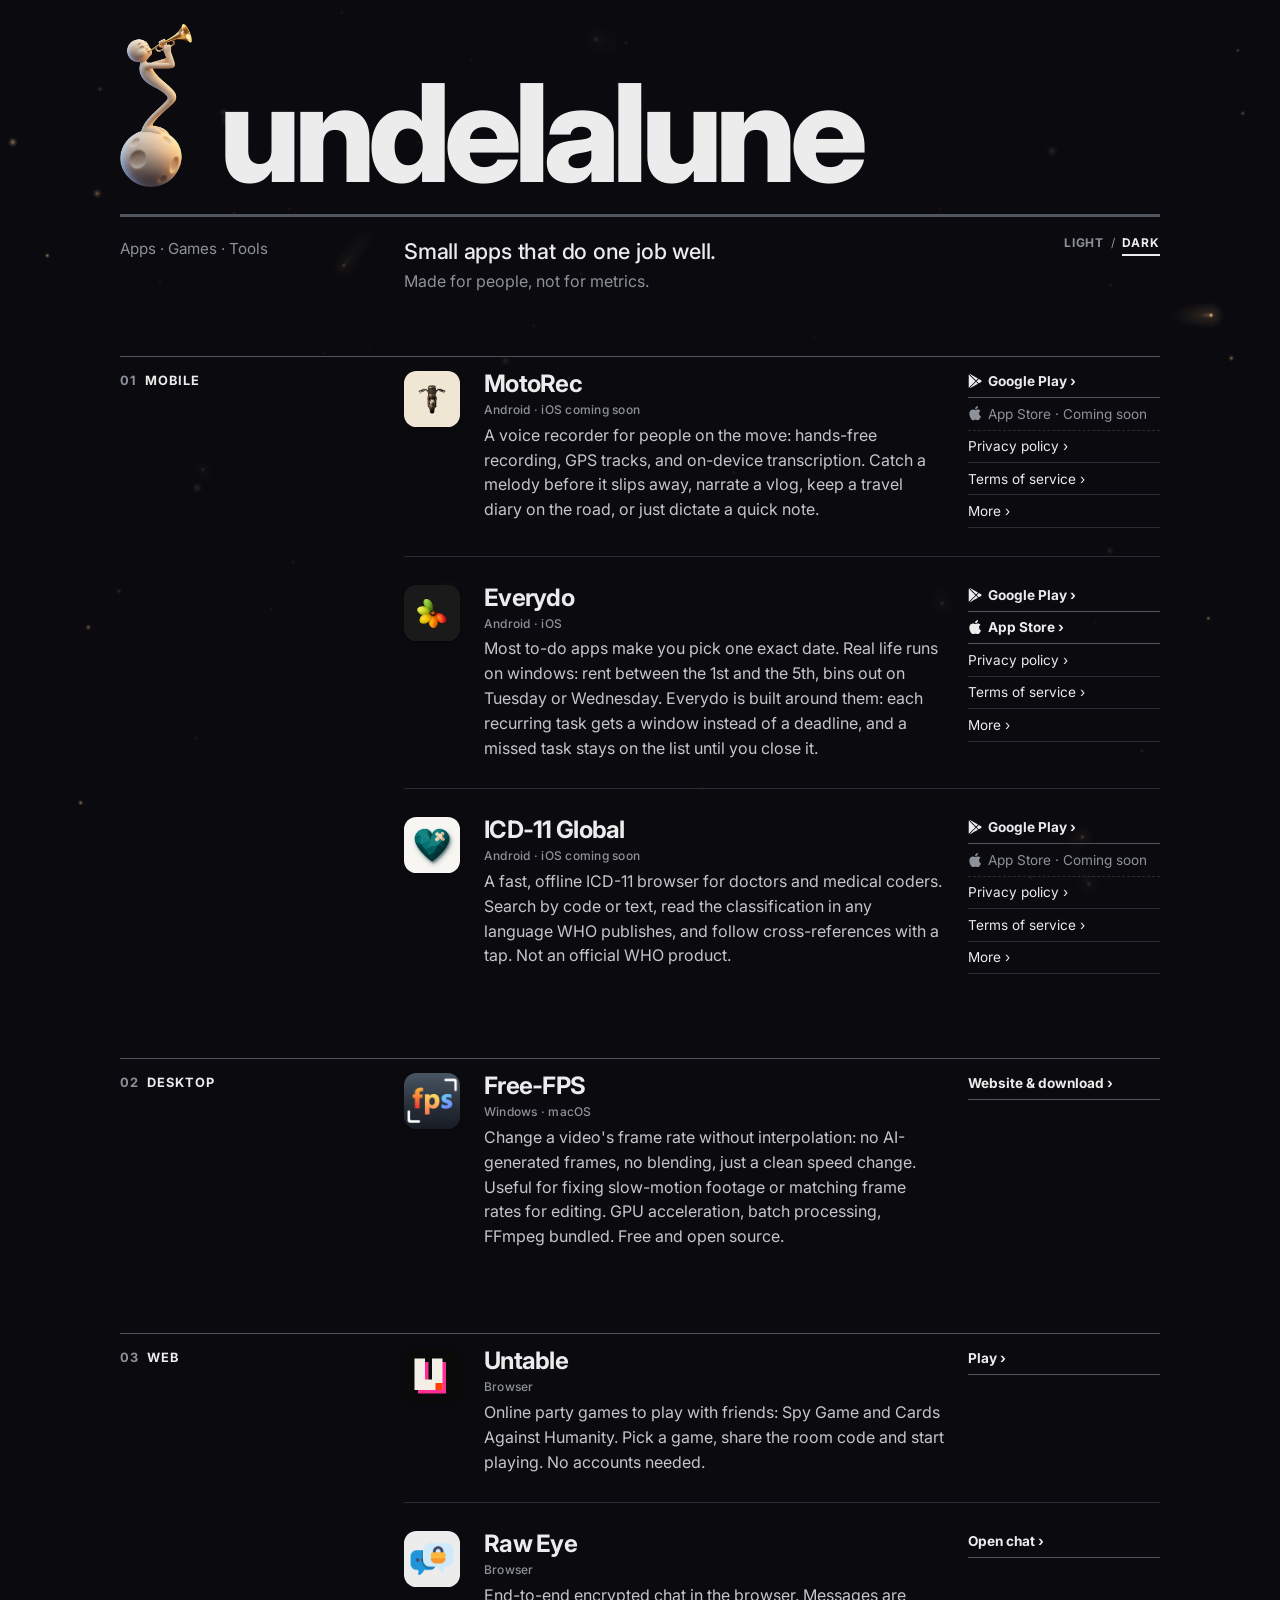
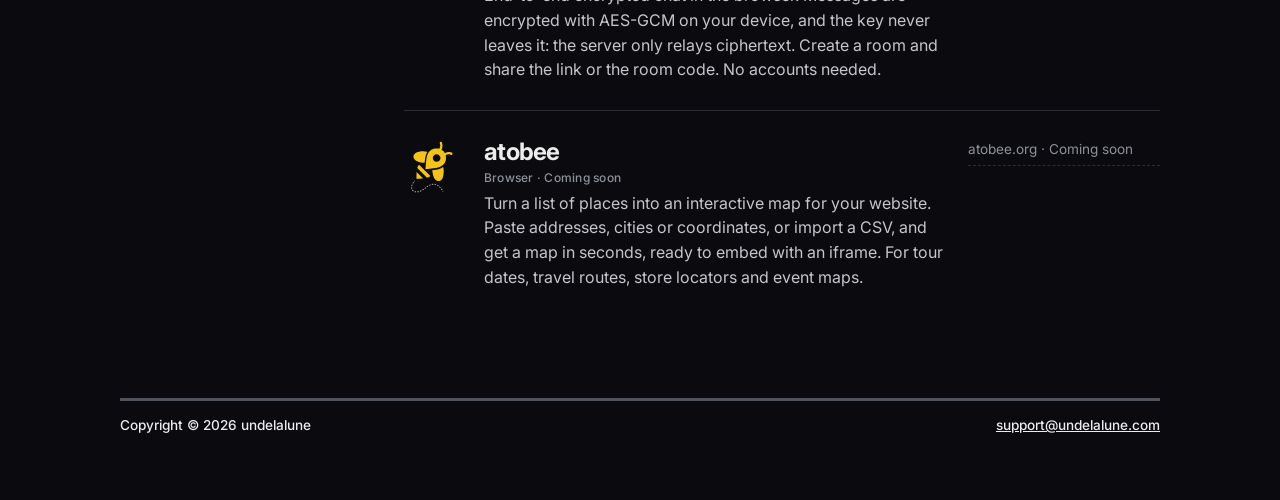
==== commit 80fc2deb: "Dark theme by default Visitors without a saved choice now get the dark theme instead of the one thei" ====
--- a/index.html
+++ b/index.html
@@ -6,12 +6,12 @@
 <title>undelalune</title>
 <meta name="description" content="Small apps and games by undelalune: mobile apps for Android and iOS, a desktop video tool, online party games and an encrypted chat.">
 <link rel="canonical" href="https://undelalune.com/">
-<meta name="theme-color" content="#fafbfc">
+<meta name="theme-color" content="#0e0f11">
 <script>
   (function () {
     var t;
     try { t = localStorage.getItem('theme'); } catch (e) {}
-    if (t !== 'light' && t !== 'dark') t = matchMedia('(prefers-color-scheme: dark)').matches ? 'dark' : 'light';
+    if (t !== 'light') t = 'dark';
     document.documentElement.dataset.theme = t;
   })();
 </script>
